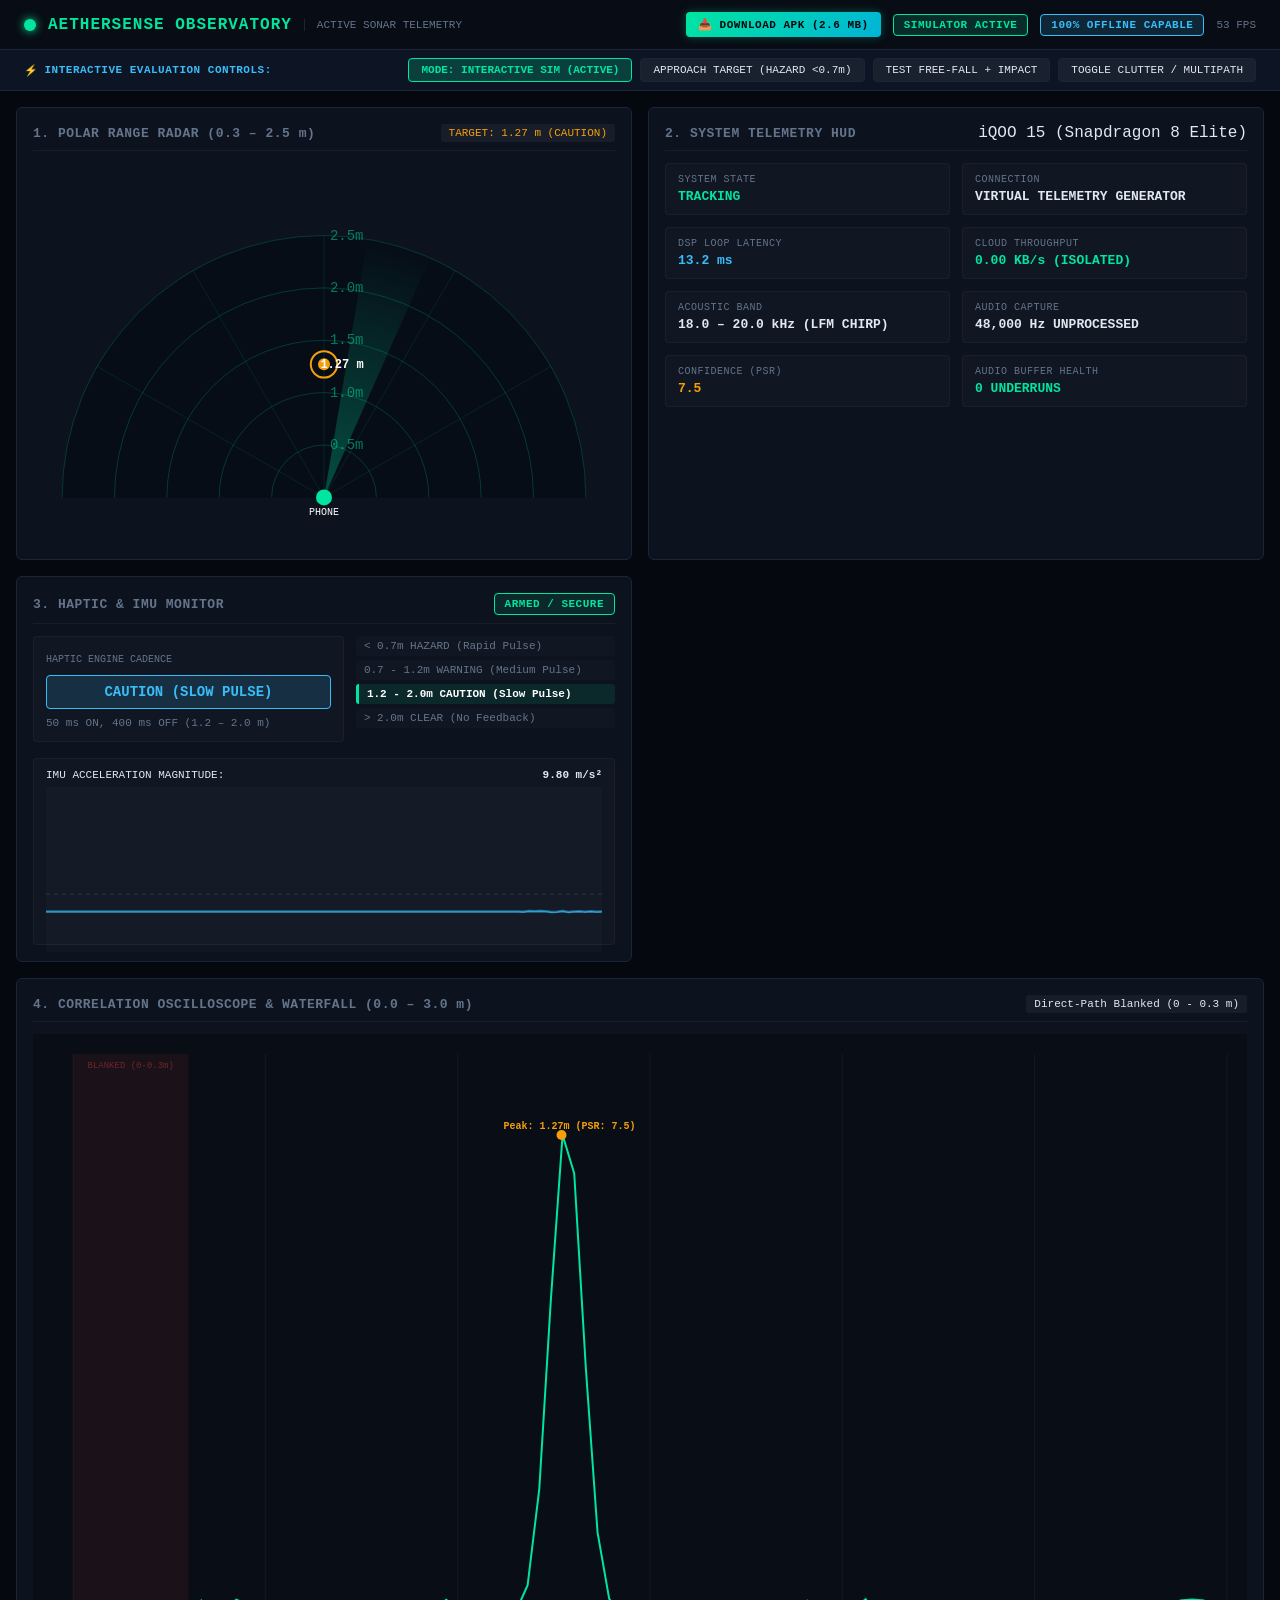
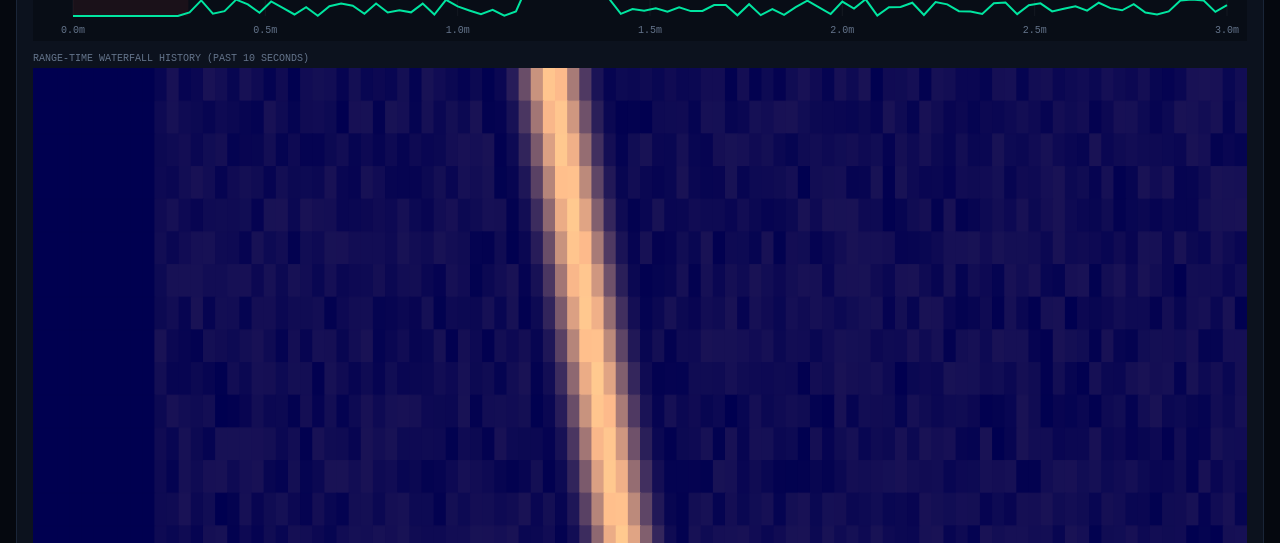
==== index.html @ 5e4f1105 "feat: complete AetherSense MVP (Loops 1-6, tests, and Observatory dashboard)" ====
<!DOCTYPE html>
<html lang="en">
<head>
  <meta charset="UTF-8">
  <meta name="viewport" content="width=device-width, initial-scale=1.0">
  <title>AetherSense Observatory // Active Sonar Telemetry</title>
  <link rel="stylesheet" href="styles.css">
</head>
<body>
  <!-- Impact Emergency Alert Overlay -->
  <div id="impact-overlay" class="impact-overlay hidden">
    <div class="impact-content">
      <div class="impact-icon">⚠️</div>
      <div class="impact-title">IMPACT SHOCK DETECTED</div>
      <div class="impact-subtitle">FREE-FALL TRIPWIRE TRIGGERED // SONAR SUSPENDED</div>
      <div class="impact-stats" id="impact-stats">ACCEL: 38.5 m/s²</div>
      <button id="btn-dismiss-overlay" class="btn-overlay-dismiss">DISMISS EMERGENCY ALERT</button>
    </div>
  </div>

  <header class="navbar">
    <div class="nav-brand">
      <span class="brand-radar-dot"></span>
      <span class="brand-title">AETHERSENSE OBSERVATORY</span>
      <span class="brand-tag">ACTIVE SONAR TELEMETRY</span>
    </div>
    <div class="nav-status">
      <a href="aethersense-mvp.apk" download class="btn-apk-download" title="Download Android APK">
        📥 DOWNLOAD APK (2.6 MB)
      </a>
      <span id="conn-badge" class="badge badge-connected">SIMULATOR ACTIVE</span>
      <span class="badge badge-offline">100% OFFLINE CAPABLE</span>
      <span id="fps-meter" class="fps-text">60 FPS</span>
    </div>
  </header>

  <!-- Hackathon Interactive Judge Controls Banner -->
  <section class="judge-toolbar">
    <div class="toolbar-title">
      <span class="pulse-icon">⚡</span>
      <strong>INTERACTIVE EVALUATION CONTROLS:</strong>
    </div>
    <div class="toolbar-actions">
      <button id="btn-sim-toggle" class="btn-tool active">MODE: INTERACTIVE SIM</button>
      <button id="btn-test-approach" class="btn-tool">APPROACH TARGET (HAZARD &lt;0.7m)</button>
      <button id="btn-test-impact" class="btn-tool btn-danger">TEST FREE-FALL + IMPACT</button>
      <button id="btn-test-clutter" class="btn-tool">TOGGLE CLUTTER / MULTIPATH</button>
    </div>
  </section>

  <main class="dashboard-grid">
    <!-- Panel 1: Polar Range Radar -->
    <section class="panel panel-radar">
      <div class="panel-header">
        <h2>1. POLAR RANGE RADAR (0.3 – 2.5 m)</h2>
        <span id="target-readout" class="readout-pill">NO TARGET</span>
      </div>
      <div class="canvas-container">
        <canvas id="radarCanvas"></canvas>
      </div>
    </section>

    <!-- Panel 2: System Telemetry HUD -->
    <section class="panel panel-hud">
      <div class="panel-header">
        <h2>2. SYSTEM TELEMETRY HUD</h2>
        <span class="status-indicator">iQOO 15 (Snapdragon 8 Elite)</span>
      </div>
      <div class="hud-grid">
        <div class="hud-item">
          <span class="hud-label">SYSTEM STATE</span>
          <span id="hud-status" class="hud-val text-green">TRACKING</span>
        </div>
        <div class="hud-item">
          <span class="hud-label">CONNECTION</span>
          <span id="hud-conn" class="hud-val">127.0.0.1:8080 (OFFLINE BRIDGE)</span>
        </div>
        <div class="hud-item">
          <span class="hud-label">DSP LOOP LATENCY</span>
          <span id="hud-latency" class="hud-val text-cyan">13.2 ms</span>
        </div>
        <div class="hud-item">
          <span class="hud-label">CLOUD THROUGHPUT</span>
          <span id="hud-cloud" class="hud-val text-green">0.00 KB/s (ISOLATED)</span>
        </div>
        <div class="hud-item">
          <span class="hud-label">ACOUSTIC BAND</span>
          <span class="hud-val">18.0 – 20.0 kHz (LFM CHIRP)</span>
        </div>
        <div class="hud-item">
          <span class="hud-label">AUDIO CAPTURE</span>
          <span id="hud-samplerate" class="hud-val">48,000 Hz UNPROCESSED</span>
        </div>
        <div class="hud-item">
          <span class="hud-label">CONFIDENCE (PSR)</span>
          <span id="hud-psr" class="hud-val text-amber">7.4</span>
        </div>
        <div class="hud-item">
          <span class="hud-label">AUDIO BUFFER HEALTH</span>
          <span id="hud-buffer" class="hud-val text-green">0 UNDERRUNS</span>
        </div>
      </div>
    </section>

    <!-- Panel 3: Haptic & IMU Monitor -->
    <section class="panel panel-imu">
      <div class="panel-header">
        <h2>3. HAPTIC &amp; IMU MONITOR</h2>
        <span id="tripwire-badge" class="badge badge-armed">ARMED / SECURE</span>
      </div>
      <div class="imu-content">
        <div class="haptic-display">
          <div class="haptic-card">
            <span class="card-label">HAPTIC ENGINE CADENCE</span>
            <div id="haptic-level" class="haptic-badge haptic-caution">CAUTION (SLOW PULSE)</div>
            <div class="cadence-desc" id="haptic-desc">50 ms ON, 400 ms OFF (1.2 – 2.0 m)</div>
          </div>
          <div class="threat-ladder">
            <div class="ladder-step" id="step-hazard">&lt; 0.7m HAZARD (Rapid Pulse)</div>
            <div class="ladder-step" id="step-warning">0.7 - 1.2m WARNING (Medium Pulse)</div>
            <div class="ladder-step active" id="step-caution">1.2 - 2.0m CAUTION (Slow Pulse)</div>
            <div class="ladder-step" id="step-clear">&gt; 2.0m CLEAR (No Feedback)</div>
          </div>
        </div>

        <div class="accel-container">
          <div class="accel-header">
            <span>IMU ACCELERATION MAGNITUDE:</span>
            <strong id="accel-val">9.81 m/s²</strong>
          </div>
          <canvas id="imuSparkline" height="60"></canvas>
        </div>
      </div>
    </section>

    <!-- Panel 4: Real-Time Correlation Oscilloscope & Waterfall -->
    <section class="panel panel-scope">
      <div class="panel-header">
        <h2>4. CORRELATION OSCILLOSCOPE &amp; WATERFALL (0.0 – 3.0 m)</h2>
        <span id="peak-readout" class="readout-pill">Direct-Path Blanked (0 - 0.3 m)</span>
      </div>
      <div class="scope-layout">
        <div class="scope-row">
          <canvas id="scopeCanvas" height="150"></canvas>
        </div>
        <div class="waterfall-row">
          <div class="waterfall-title">RANGE-TIME WATERFALL HISTORY (PAST 10 SECONDS)</div>
          <canvas id="waterfallCanvas" height="110"></canvas>
        </div>
      </div>
    </section>
  </main>

  <script src="app.js"></script>
</body>
</html>
---- styles.css ----
:root {
  --bg-dark: #05080f;
  --bg-panel: #0c121e;
  --bg-panel-border: #1a2538;
  --text-main: #e2e8f0;
  --text-muted: #64748b;
  --accent-green: #00e5a0;
  --accent-amber: #f59e0b;
  --accent-red: #ef4444;
  --accent-cyan: #38bdf8;
  --font-mono: 'Consolas', 'Menlo', 'Monaco', 'Courier New', monospace;
}

* {
  box-sizing: border-box;
  margin: 0;
  padding: 0;
}

body {
  background-color: var(--bg-dark);
  color: var(--text-main);
  font-family: var(--font-mono);
  overflow-x: hidden;
  min-height: 100vh;
}

/* Navbar */
.navbar {
  display: flex;
  justify-content: space-between;
  align-items: center;
  padding: 12px 24px;
  background-color: #080c14;
  border-bottom: 1px solid var(--bg-panel-border);
}

.nav-brand {
  display: flex;
  align-items: center;
  gap: 12px;
}

.brand-radar-dot {
  width: 12px;
  height: 12px;
  border-radius: 50%;
  background-color: var(--accent-green);
  box-shadow: 0 0 10px var(--accent-green);
  animation: pulse 1.5s infinite;
}

@keyframes pulse {
  0%, 100% { opacity: 1; transform: scale(1); }
  50% { opacity: 0.4; transform: scale(0.85); }
}

.brand-title {
  font-size: 16px;
  font-weight: bold;
  letter-spacing: 1px;
  color: var(--accent-green);
}

.brand-tag {
  font-size: 11px;
  color: var(--text-muted);
  border-left: 1px solid var(--bg-panel-border);
  padding-left: 12px;
}

.nav-status {
  display: flex;
  align-items: center;
  gap: 12px;
}

.btn-apk-download {
  background: linear-gradient(135deg, #00e5a0, #00b4d8);
  color: #05080d;
  font-weight: bold;
  font-size: 11px;
  padding: 6px 12px;
  border-radius: 4px;
  text-decoration: none;
  letter-spacing: 0.5px;
  transition: transform 0.15s ease, box-shadow 0.15s ease;
  box-shadow: 0 0 10px rgba(0, 229, 160, 0.3);
}

.btn-apk-download:hover {
  transform: translateY(-1px);
  box-shadow: 0 0 16px rgba(0, 229, 160, 0.5);
}

/* Judge Toolbar */
.judge-toolbar {
  display: flex;
  align-items: center;
  justify-content: space-between;
  flex-wrap: wrap;
  gap: 12px;
  background-color: #0d1524;
  border-bottom: 1px solid var(--bg-panel-border);
  padding: 8px 24px;
}

.toolbar-title {
  display: flex;
  align-items: center;
  gap: 6px;
  font-size: 11px;
  color: var(--accent-cyan);
  letter-spacing: 0.5px;
}

.toolbar-actions {
  display: flex;
  gap: 8px;
  flex-wrap: wrap;
}

.btn-tool {
  background-color: rgba(255, 255, 255, 0.05);
  border: 1px solid var(--bg-panel-border);
  color: var(--text-main);
  font-family: var(--font-mono);
  font-size: 11px;
  padding: 5px 12px;
  border-radius: 4px;
  cursor: pointer;
  transition: all 0.15s ease;
}

.btn-tool:hover {
  background-color: rgba(0, 229, 160, 0.15);
  border-color: var(--accent-green);
  color: var(--accent-green);
}

.btn-tool.active {
  background-color: rgba(0, 229, 160, 0.2);
  border-color: var(--accent-green);
  color: var(--accent-green);
  font-weight: bold;
}

.btn-tool.btn-danger:hover {
  background-color: rgba(239, 68, 68, 0.2);
  border-color: var(--accent-red);
  color: var(--accent-red);
}

.btn-overlay-dismiss {
  margin-top: 24px;
  background-color: #ffffff;
  color: #ef4444;
  border: none;
  font-family: var(--font-mono);
  font-weight: bold;
  font-size: 14px;
  padding: 10px 24px;
  border-radius: 4px;
  cursor: pointer;
}

.badge {
  font-size: 11px;
  font-weight: bold;
  padding: 4px 10px;
  border-radius: 4px;
  letter-spacing: 0.5px;
}

.badge-connected { background-color: rgba(0, 229, 160, 0.15); color: var(--accent-green); border: 1px solid var(--accent-green); }
.badge-disconnected { background-color: rgba(239, 68, 68, 0.15); color: var(--accent-red); border: 1px solid var(--accent-red); }
.badge-offline { background-color: rgba(56, 189, 248, 0.15); color: var(--accent-cyan); border: 1px solid var(--accent-cyan); }
.badge-armed { background-color: rgba(0, 229, 160, 0.1); color: var(--accent-green); border: 1px solid var(--accent-green); }
.badge-impact { background-color: var(--accent-red); color: white; animation: blink 0.5s infinite; }

.fps-text {
  font-size: 11px;
  color: var(--text-muted);
}

/* Dashboard Grid */
.dashboard-grid {
  display: grid;
  grid-template-columns: 1fr 1fr;
  grid-gap: 16px;
  padding: 16px;
  max-width: 1600px;
  margin: 0 auto;
}

.panel {
  background-color: var(--bg-panel);
  border: 1px solid var(--bg-panel-border);
  border-radius: 6px;
  padding: 16px;
  display: flex;
  flex-direction: column;
}

.panel-header {
  display: flex;
  justify-content: space-between;
  align-items: center;
  margin-bottom: 12px;
  padding-bottom: 8px;
  border-bottom: 1px solid rgba(255, 255, 255, 0.05);
}

.panel-header h2 {
  font-size: 13px;
  font-weight: bold;
  letter-spacing: 0.5px;
  color: var(--text-muted);
}

.readout-pill {
  font-size: 11px;
  background-color: rgba(255, 255, 255, 0.05);
  padding: 3px 8px;
  border-radius: 3px;
  color: var(--text-main);
}

.canvas-container {
  position: relative;
  width: 100%;
  aspect-ratio: 1 / 1;
  max-height: 380px;
  margin: 0 auto;
}

canvas {
  display: block;
  width: 100%;
  height: 100%;
}

/* HUD Grid */
.hud-grid {
  display: grid;
  grid-template-columns: 1fr 1fr;
  grid-gap: 12px;
}

.hud-item {
  background-color: rgba(255, 255, 255, 0.02);
  border: 1px solid rgba(255, 255, 255, 0.04);
  padding: 10px 12px;
  border-radius: 4px;
  display: flex;
  flex-direction: column;
  gap: 4px;
}

.hud-label {
  font-size: 10px;
  color: var(--text-muted);
  letter-spacing: 0.5px;
}

.hud-val {
  font-size: 13px;
  font-weight: bold;
}

.text-green { color: var(--accent-green); }
.text-cyan { color: var(--accent-cyan); }
.text-amber { color: var(--accent-amber); }
.text-red { color: var(--accent-red); }

/* IMU & Haptic */
.imu-content {
  display: flex;
  flex-direction: column;
  gap: 16px;
}

.haptic-display {
  display: grid;
  grid-template-columns: 1.2fr 1fr;
  grid-gap: 12px;
}

.haptic-card {
  background-color: rgba(255, 255, 255, 0.02);
  border: 1px solid rgba(255, 255, 255, 0.04);
  padding: 12px;
  border-radius: 4px;
}

.card-label {
  font-size: 10px;
  color: var(--text-muted);
}

.haptic-badge {
  margin: 8px 0;
  padding: 8px 12px;
  text-align: center;
  font-weight: bold;
  font-size: 14px;
  border-radius: 4px;
}

.haptic-clear { background: rgba(16, 185, 129, 0.1); color: #10b981; border: 1px solid #10b981; }
.haptic-caution { background: rgba(56, 189, 248, 0.15); color: #38bdf8; border: 1px solid #38bdf8; animation: pulseSlow 1.5s infinite; }
.haptic-warning { background: rgba(245, 158, 11, 0.15); color: #f59e0b; border: 1px solid #f59e0b; animation: pulseMed 0.8s infinite; }
.haptic-hazard { background: rgba(239, 68, 68, 0.2); color: #ef4444; border: 1px solid #ef4444; animation: pulseFast 0.3s infinite; }
.haptic-uncertain { background: rgba(168, 85, 247, 0.2); color: #a855f7; border: 1px solid #a855f7; }

@keyframes pulseSlow { 0%, 100% { opacity: 1; } 50% { opacity: 0.5; } }
@keyframes pulseMed { 0%, 100% { opacity: 1; } 50% { opacity: 0.4; } }
@keyframes pulseFast { 0%, 100% { opacity: 1; } 50% { opacity: 0.3; } }

.cadence-desc {
  font-size: 11px;
  color: var(--text-muted);
}

.threat-ladder {
  display: flex;
  flex-direction: column;
  gap: 4px;
  font-size: 11px;
}

.ladder-step {
  padding: 4px 8px;
  border-radius: 3px;
  color: var(--text-muted);
  background: rgba(255, 255, 255, 0.02);
}

.ladder-step.active {
  color: white;
  font-weight: bold;
  border-left: 3px solid var(--accent-green);
  background: rgba(0, 229, 160, 0.1);
}

.accel-container {
  background-color: rgba(255, 255, 255, 0.02);
  border: 1px solid rgba(255, 255, 255, 0.04);
  padding: 10px 12px;
  border-radius: 4px;
}

.accel-header {
  display: flex;
  justify-content: space-between;
  font-size: 11px;
  margin-bottom: 6px;
}

/* Oscilloscope & Waterfall */
.panel-scope {
  grid-column: span 2;
}

.scope-layout {
  display: flex;
  flex-direction: column;
  gap: 12px;
}

.waterfall-title {
  font-size: 10px;
  color: var(--text-muted);
  margin-bottom: 4px;
}

/* Emergency Impact Overlay */
.impact-overlay {
  position: fixed;
  inset: 0;
  background-color: rgba(239, 68, 68, 0.95);
  display: flex;
  align-items: center;
  justify-content: center;
  z-index: 9999;
  animation: strobe 0.2s infinite alternate;
}

@keyframes strobe {
  0% { background-color: rgba(239, 68, 68, 0.95); }
  100% { background-color: rgba(153, 27, 27, 0.95); }
}

.hidden {
  display: none !important;
}

.impact-content {
  text-align: center;
  color: white;
}

.impact-icon {
  font-size: 72px;
  margin-bottom: 12px;
}

.impact-title {
  font-size: 32px;
  font-weight: bold;
  letter-spacing: 2px;
}

.impact-subtitle {
  font-size: 14px;
  margin-top: 8px;
  opacity: 0.9;
}

.impact-stats {
  margin-top: 16px;
  font-size: 18px;
  font-weight: bold;
}

@media (max-width: 900px) {
  .dashboard-grid { grid-template-columns: 1fr; }
  .panel-scope { grid-column: span 1; }
}
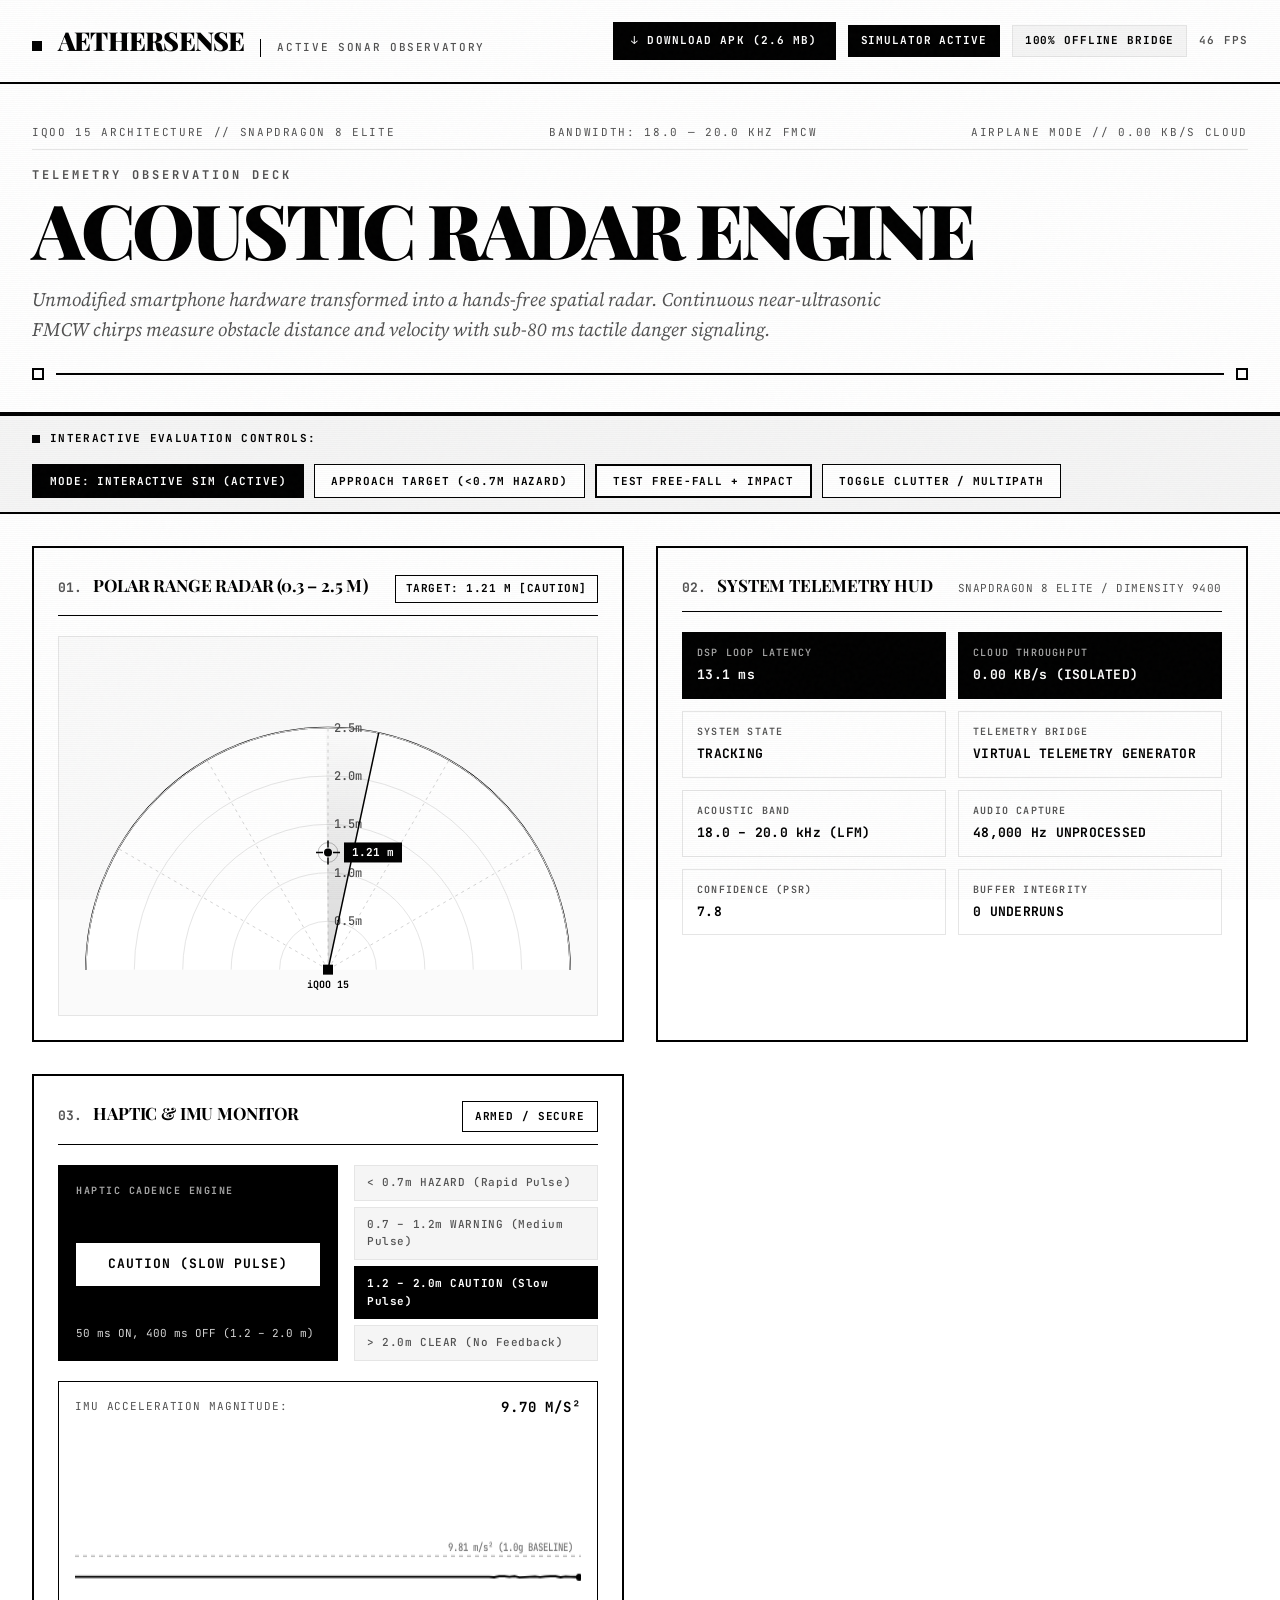
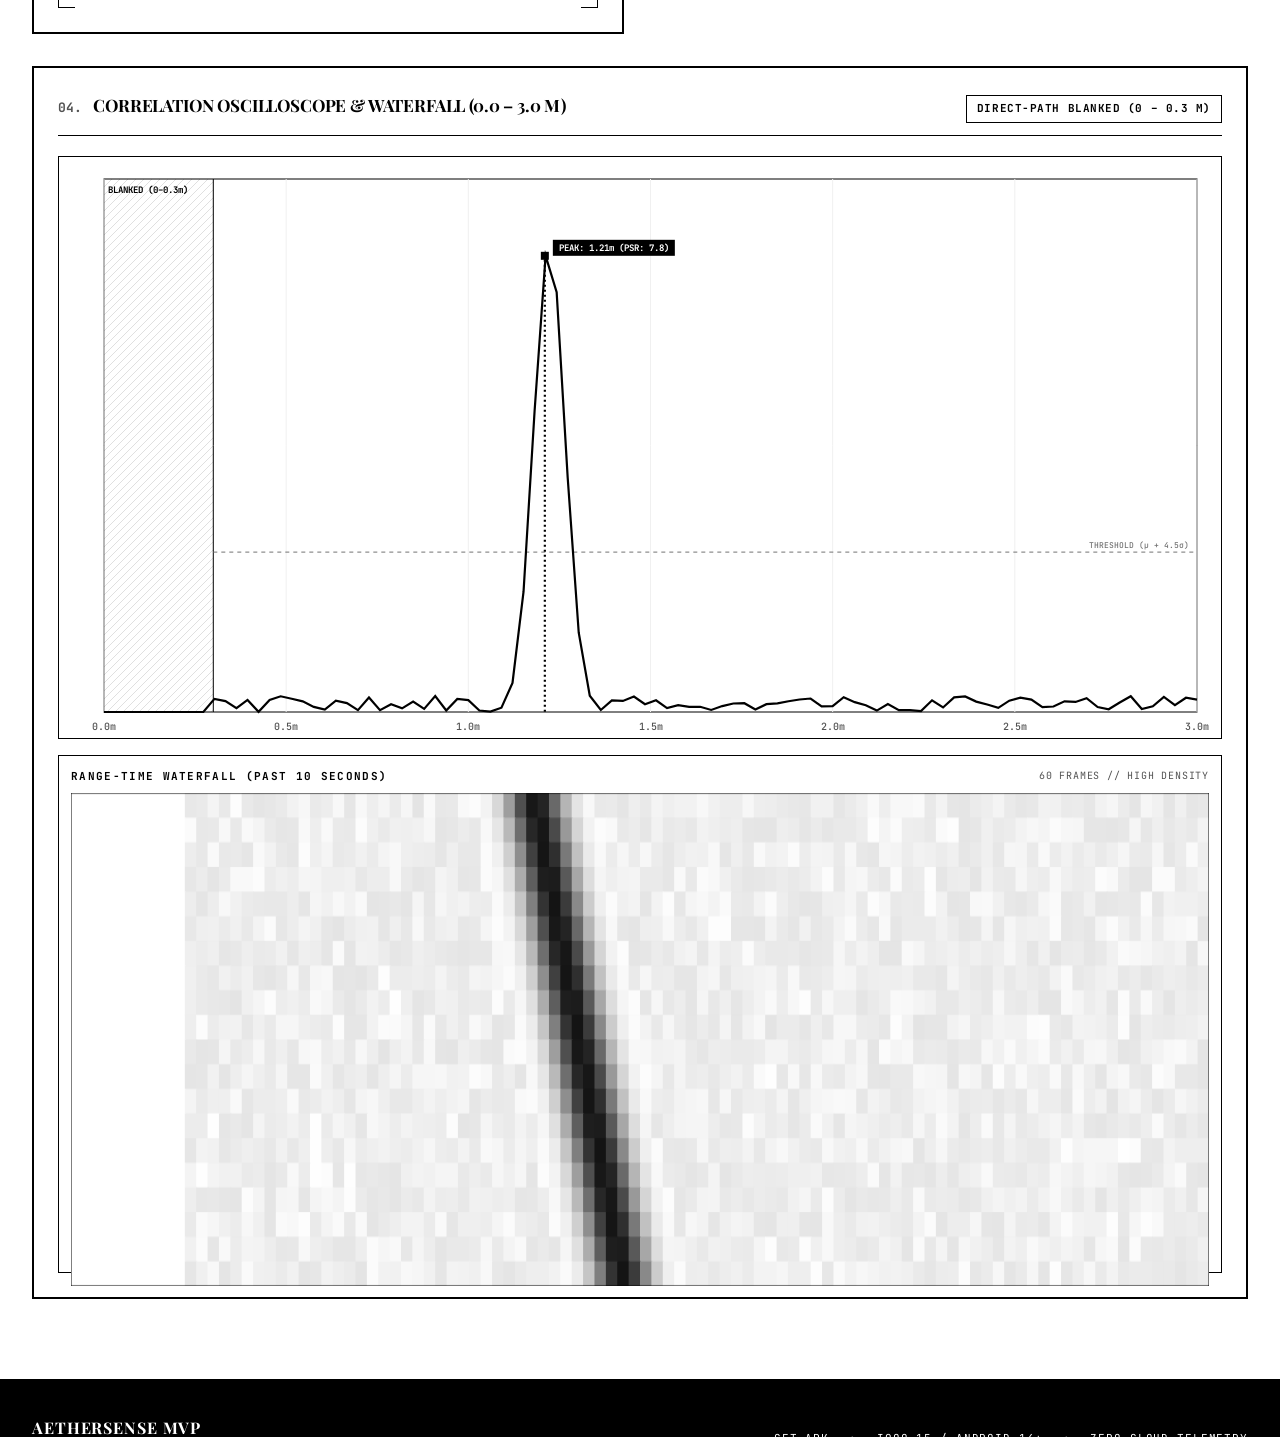
==== commit 71069de1: "feat(observatory): refactor dashboard to Minimalist Monochrome design system" ====
--- a/index.html
+++ b/index.html
@@ -4,57 +4,85 @@
   <meta charset="UTF-8">
   <meta name="viewport" content="width=device-width, initial-scale=1.0">
   <title>AetherSense Observatory // Active Sonar Telemetry</title>
+  <link rel="preconnect" href="https://fonts.googleapis.com">
+  <link rel="preconnect" href="https://fonts.gstatic.com" crossorigin>
+  <link href="https://fonts.googleapis.com/css2?family=JetBrains+Mono:wght@400;500;700&family=Playfair+Display:ital,wght@0,600;0,700;0,900;1,600;1,700&family=Source+Serif+4:ital,opsz,wght@0,8..60,400;0,8..60,600;1,8..60,400&display=swap" rel="stylesheet">
   <link rel="stylesheet" href="styles.css">
 </head>
 <body>
-  <!-- Impact Emergency Alert Overlay -->
-  <div id="impact-overlay" class="impact-overlay hidden">
-    <div class="impact-content">
-      <div class="impact-icon">⚠️</div>
-      <div class="impact-title">IMPACT SHOCK DETECTED</div>
-      <div class="impact-subtitle">FREE-FALL TRIPWIRE TRIGGERED // SONAR SUSPENDED</div>
-      <div class="impact-stats" id="impact-stats">ACCEL: 38.5 m/s²</div>
-      <button id="btn-dismiss-overlay" class="btn-overlay-dismiss">DISMISS EMERGENCY ALERT</button>
-    </div>
-  </div>
-
+
+  <!-- Emergency Impact Alert Modal (Stark Monochrome Inversion) -->
+  <aside id="impact-overlay" class="impact-overlay hidden" aria-live="assertive" role="alert">
+    <div class="impact-card">
+      <div class="impact-marker">EMERGENCY TRIPWIRE TRIGGERED</div>
+      <h1 class="impact-title">IMPACT SHOCK DETECTED</h1>
+      <p class="impact-subtitle">Sub-100 ms IMU free-fall to peak shock sequence detected. Sonar chirps suspended to conserve battery and alert caregiver.</p>
+      <div class="impact-stats" id="impact-stats">PEAK ACCEL: 38.5 m/s²</div>
+      <button id="btn-dismiss-overlay" class="btn-overlay-dismiss">DISMISS EMERGENCY ALERT &amp; RESUME SONAR</button>
+    </div>
+  </aside>
+
+  <!-- Editorial Top Navigation -->
   <header class="navbar">
     <div class="nav-brand">
-      <span class="brand-radar-dot"></span>
-      <span class="brand-title">AETHERSENSE OBSERVATORY</span>
-      <span class="brand-tag">ACTIVE SONAR TELEMETRY</span>
+      <span class="brand-dot" aria-hidden="true"></span>
+      <span class="brand-title">AETHERSENSE</span>
+      <span class="brand-tag">ACTIVE SONAR OBSERVATORY</span>
     </div>
     <div class="nav-status">
       <a href="aethersense-mvp.apk" download class="btn-apk-download" title="Download Android APK">
-        📥 DOWNLOAD APK (2.6 MB)
+        <span>↓</span> DOWNLOAD APK (2.6 MB)
       </a>
       <span id="conn-badge" class="badge badge-connected">SIMULATOR ACTIVE</span>
-      <span class="badge badge-offline">100% OFFLINE CAPABLE</span>
+      <span class="badge badge-offline">100% OFFLINE BRIDGE</span>
       <span id="fps-meter" class="fps-text">60 FPS</span>
     </div>
   </header>
 
-  <!-- Hackathon Interactive Judge Controls Banner -->
-  <section class="judge-toolbar">
+  <!-- Editorial Hero Statement -->
+  <section class="editorial-hero">
+    <div class="hero-meta-row">
+      <span>iQOO 15 ARCHITECTURE // SNAPDRAGON 8 ELITE</span>
+      <span>BANDWIDTH: 18.0 — 20.0 kHz FMCW</span>
+      <span>AIRPLANE MODE // 0.00 KB/s CLOUD</span>
+    </div>
+    <div class="hero-headline-container">
+      <span class="hero-super">TELEMETRY OBSERVATION DECK</span>
+      <h1 class="hero-title">ACOUSTIC RADAR ENGINE</h1>
+      <p class="hero-subtitle">
+        Unmodified smartphone hardware transformed into a hands-free spatial radar. Continuous near-ultrasonic FMCW chirps measure obstacle distance and velocity with sub-80 ms tactile danger signaling.
+      </p>
+    </div>
+    <div class="hero-deco-row">
+      <div class="hero-deco-box"></div>
+      <div class="hero-deco-line"></div>
+      <div class="hero-deco-box"></div>
+    </div>
+  </section>
+
+  <!-- Interactive Hackathon Evaluation Bar -->
+  <section class="judge-toolbar" aria-label="Interactive Evaluation Controls">
     <div class="toolbar-title">
-      <span class="pulse-icon">⚡</span>
+      <span class="toolbar-title-bullet"></span>
       <strong>INTERACTIVE EVALUATION CONTROLS:</strong>
     </div>
     <div class="toolbar-actions">
       <button id="btn-sim-toggle" class="btn-tool active">MODE: INTERACTIVE SIM</button>
-      <button id="btn-test-approach" class="btn-tool">APPROACH TARGET (HAZARD &lt;0.7m)</button>
+      <button id="btn-test-approach" class="btn-tool">APPROACH TARGET (&lt;0.7m HAZARD)</button>
       <button id="btn-test-impact" class="btn-tool btn-danger">TEST FREE-FALL + IMPACT</button>
       <button id="btn-test-clutter" class="btn-tool">TOGGLE CLUTTER / MULTIPATH</button>
     </div>
   </section>
 
+  <!-- Main Observatory Dashboard Grid -->
   <main class="dashboard-grid">
+
     <!-- Panel 1: Polar Range Radar -->
     <section class="panel panel-radar">
-      <div class="panel-header">
-        <h2>1. POLAR RANGE RADAR (0.3 – 2.5 m)</h2>
-        <span id="target-readout" class="readout-pill">NO TARGET</span>
-      </div>
+      <header class="panel-header">
+        <h2><span class="panel-header-num">01.</span> POLAR RANGE RADAR (0.3 – 2.5 m)</h2>
+        <span id="target-readout" class="readout-pill">SEARCHING</span>
+      </header>
       <div class="canvas-container">
         <canvas id="radarCanvas"></canvas>
       </div>
@@ -62,30 +90,30 @@
 
     <!-- Panel 2: System Telemetry HUD -->
     <section class="panel panel-hud">
-      <div class="panel-header">
-        <h2>2. SYSTEM TELEMETRY HUD</h2>
-        <span class="status-indicator">iQOO 15 (Snapdragon 8 Elite)</span>
-      </div>
+      <header class="panel-header">
+        <h2><span class="panel-header-num">02.</span> SYSTEM TELEMETRY HUD</h2>
+        <span class="status-indicator">SNAPDRAGON 8 ELITE / DIMENSITY 9400</span>
+      </header>
       <div class="hud-grid">
+        <div class="hud-item inverted-stat">
+          <span class="hud-label">DSP LOOP LATENCY</span>
+          <span id="hud-latency" class="hud-val">12.8 ms</span>
+        </div>
+        <div class="hud-item inverted-stat">
+          <span class="hud-label">CLOUD THROUGHPUT</span>
+          <span id="hud-cloud" class="hud-val">0.00 KB/s (ISOLATED)</span>
+        </div>
         <div class="hud-item">
           <span class="hud-label">SYSTEM STATE</span>
-          <span id="hud-status" class="hud-val text-green">TRACKING</span>
-        </div>
-        <div class="hud-item">
-          <span class="hud-label">CONNECTION</span>
-          <span id="hud-conn" class="hud-val">127.0.0.1:8080 (OFFLINE BRIDGE)</span>
-        </div>
-        <div class="hud-item">
-          <span class="hud-label">DSP LOOP LATENCY</span>
-          <span id="hud-latency" class="hud-val text-cyan">13.2 ms</span>
-        </div>
-        <div class="hud-item">
-          <span class="hud-label">CLOUD THROUGHPUT</span>
-          <span id="hud-cloud" class="hud-val text-green">0.00 KB/s (ISOLATED)</span>
+          <span id="hud-status" class="hud-val text-bold">TRACKING</span>
+        </div>
+        <div class="hud-item">
+          <span class="hud-label">TELEMETRY BRIDGE</span>
+          <span id="hud-conn" class="hud-val">127.0.0.1:8080 (OFFLINE)</span>
         </div>
         <div class="hud-item">
           <span class="hud-label">ACOUSTIC BAND</span>
-          <span class="hud-val">18.0 – 20.0 kHz (LFM CHIRP)</span>
+          <span class="hud-val">18.0 – 20.0 kHz (LFM)</span>
         </div>
         <div class="hud-item">
           <span class="hud-label">AUDIO CAPTURE</span>
@@ -93,32 +121,32 @@
         </div>
         <div class="hud-item">
           <span class="hud-label">CONFIDENCE (PSR)</span>
-          <span id="hud-psr" class="hud-val text-amber">7.4</span>
-        </div>
-        <div class="hud-item">
-          <span class="hud-label">AUDIO BUFFER HEALTH</span>
-          <span id="hud-buffer" class="hud-val text-green">0 UNDERRUNS</span>
+          <span id="hud-psr" class="hud-val text-bold">7.4</span>
+        </div>
+        <div class="hud-item">
+          <span class="hud-label">BUFFER INTEGRITY</span>
+          <span id="hud-buffer" class="hud-val text-bold">0 UNDERRUNS</span>
         </div>
       </div>
     </section>
 
     <!-- Panel 3: Haptic & IMU Monitor -->
     <section class="panel panel-imu">
-      <div class="panel-header">
-        <h2>3. HAPTIC &amp; IMU MONITOR</h2>
+      <header class="panel-header">
+        <h2><span class="panel-header-num">03.</span> HAPTIC &amp; IMU MONITOR</h2>
         <span id="tripwire-badge" class="badge badge-armed">ARMED / SECURE</span>
-      </div>
+      </header>
       <div class="imu-content">
         <div class="haptic-display">
           <div class="haptic-card">
-            <span class="card-label">HAPTIC ENGINE CADENCE</span>
-            <div id="haptic-level" class="haptic-badge haptic-caution">CAUTION (SLOW PULSE)</div>
+            <span class="card-label">HAPTIC CADENCE ENGINE</span>
+            <div id="haptic-level" class="haptic-badge">CAUTION (SLOW PULSE)</div>
             <div class="cadence-desc" id="haptic-desc">50 ms ON, 400 ms OFF (1.2 – 2.0 m)</div>
           </div>
           <div class="threat-ladder">
             <div class="ladder-step" id="step-hazard">&lt; 0.7m HAZARD (Rapid Pulse)</div>
-            <div class="ladder-step" id="step-warning">0.7 - 1.2m WARNING (Medium Pulse)</div>
-            <div class="ladder-step active" id="step-caution">1.2 - 2.0m CAUTION (Slow Pulse)</div>
+            <div class="ladder-step" id="step-warning">0.7 – 1.2m WARNING (Medium Pulse)</div>
+            <div class="ladder-step active" id="step-caution">1.2 – 2.0m CAUTION (Slow Pulse)</div>
             <div class="ladder-step" id="step-clear">&gt; 2.0m CLEAR (No Feedback)</div>
           </div>
         </div>
@@ -135,21 +163,42 @@
 
     <!-- Panel 4: Real-Time Correlation Oscilloscope & Waterfall -->
     <section class="panel panel-scope">
-      <div class="panel-header">
-        <h2>4. CORRELATION OSCILLOSCOPE &amp; WATERFALL (0.0 – 3.0 m)</h2>
-        <span id="peak-readout" class="readout-pill">Direct-Path Blanked (0 - 0.3 m)</span>
-      </div>
+      <header class="panel-header">
+        <h2><span class="panel-header-num">04.</span> CORRELATION OSCILLOSCOPE &amp; WATERFALL (0.0 – 3.0 m)</h2>
+        <span id="peak-readout" class="readout-pill">DIRECT-PATH BLANKED (0 – 0.3 m)</span>
+      </header>
       <div class="scope-layout">
         <div class="scope-row">
           <canvas id="scopeCanvas" height="150"></canvas>
         </div>
         <div class="waterfall-row">
-          <div class="waterfall-title">RANGE-TIME WATERFALL HISTORY (PAST 10 SECONDS)</div>
+          <div class="waterfall-header-row">
+            <span class="waterfall-title">RANGE-TIME WATERFALL (PAST 10 SECONDS)</span>
+            <span class="waterfall-meta">60 FRAMES // HIGH DENSITY</span>
+          </div>
           <canvas id="waterfallCanvas" height="110"></canvas>
         </div>
       </div>
     </section>
+
   </main>
+
+  <!-- Editorial Footer -->
+  <footer class="observatory-footer">
+    <div class="footer-content">
+      <div class="footer-left">
+        <span class="footer-brand">AETHERSENSE MVP</span>
+        <span>OMNIDIRECTIONAL ACOUSTIC SPATIAL RADAR &bull; 100% OFFLINE</span>
+      </div>
+      <div class="footer-right">
+        <a href="aethersense-mvp.apk" download>GET APK</a>
+        <span>&bull;</span>
+        <span>iQOO 15 / ANDROID 14+</span>
+        <span>&bull;</span>
+        <span>ZERO CLOUD TELEMETRY</span>
+      </div>
+    </div>
+  </footer>
 
   <script src="app.js"></script>
 </body>
--- a/styles.css
+++ b/styles.css
@@ -1,237 +1,452 @@
+/* ==========================================================================
+   AETHERSENSE OBSERVATORY // MINIMALIST MONOCHROME DESIGN SYSTEM
+   Editorial, Architectural, Timeless, Austere, Uncompromising
+   ========================================================================== */
+
+@import url('https://fonts.googleapis.com/css2?family=JetBrains+Mono:wght@400;500;700&family=Playfair+Display:ital,wght@0,600;0,700;0,900;1,600;1,700&family=Source+Serif+4:ital,opsz,wght@0,8..60,400;0,8..60,600;1,8..60,400&display=swap');
+
 :root {
-  --bg-dark: #05080f;
-  --bg-panel: #0c121e;
-  --bg-panel-border: #1a2538;
-  --text-main: #e2e8f0;
-  --text-muted: #64748b;
-  --accent-green: #00e5a0;
-  --accent-amber: #f59e0b;
-  --accent-red: #ef4444;
-  --accent-cyan: #38bdf8;
-  --font-mono: 'Consolas', 'Menlo', 'Monaco', 'Courier New', monospace;
-}
-
-* {
+  /* Strict Monochrome Color Tokens */
+  --background: #FFFFFF;
+  --foreground: #000000;
+  --muted: #F5F5F5;
+  --muted-foreground: #525252;
+  --accent: #000000;
+  --accent-foreground: #FFFFFF;
+  --border: #000000;
+  --border-light: #E5E5E5;
+  --card: #FFFFFF;
+  --card-foreground: #000000;
+  --ring: #000000;
+
+  /* Typography Stacks */
+  --font-display: "Playfair Display", Georgia, "Times New Roman", serif;
+  --font-body: "Source Serif 4", Georgia, serif;
+  --font-mono: "JetBrains Mono", "Courier New", Courier, monospace;
+
+  /* Border Width Hierarchy */
+  --border-hairline: 1px solid #E5E5E5;
+  --border-thin: 1px solid #000000;
+  --border-medium: 2px solid #000000;
+  --border-thick: 4px solid #000000;
+  --border-ultra: 8px solid #000000;
+}
+
+/* Zero Radius Enforced Globally - Non-Negotiable */
+*, *::before, *::after {
   box-sizing: border-box;
   margin: 0;
   padding: 0;
+  border-radius: 0 !important;
+  -webkit-font-smoothing: antialiased;
+  -moz-osx-font-smoothing: grayscale;
 }
 
 body {
-  background-color: var(--bg-dark);
-  color: var(--text-main);
-  font-family: var(--font-mono);
+  background-color: var(--background);
+  color: var(--foreground);
+  font-family: var(--font-body);
+  font-size: 15px;
+  line-height: 1.6;
+  min-height: 100vh;
+  position: relative;
   overflow-x: hidden;
-  min-height: 100vh;
-}
-
-/* Navbar */
+}
+
+/* Subtle Global Line Texture & Noise Texture Overlays */
+body::before {
+  content: "";
+  position: fixed;
+  inset: 0;
+  pointer-events: none;
+  background-image: repeating-linear-gradient(
+    0deg,
+    transparent,
+    transparent 1px,
+    #000000 1px,
+    #000000 2px
+  );
+  background-size: 100% 4px;
+  opacity: 0.015;
+  z-index: 100;
+}
+
+body::after {
+  content: "";
+  position: fixed;
+  inset: 0;
+  pointer-events: none;
+  background-image: url("data:image/svg+xml,%3Csvg viewBox='0 0 256 256' xmlns='http://www.w3.org/2000/svg'%3E%3Cfilter id='noise'%3E%3CfeTurbulence type='fractalNoise' baseFrequency='0.8' numOctaves='4' stitchTiles='stitch'/%3E%3C/filter%3E%3Crect width='100%25' height='100%25' filter='url(%23noise)'/%3E%3C/svg%3E");
+  opacity: 0.02;
+  z-index: 101;
+}
+
+/* Accessibility Focus States */
+:focus-visible {
+  outline: 3px solid var(--foreground) !important;
+  outline-offset: 3px !important;
+}
+
+/* ==========================================================================
+   NAVIGATION & EDITORIAL MASTHEAD
+   ========================================================================== */
+
 .navbar {
   display: flex;
   justify-content: space-between;
   align-items: center;
-  padding: 12px 24px;
-  background-color: #080c14;
-  border-bottom: 1px solid var(--bg-panel-border);
+  flex-wrap: wrap;
+  gap: 16px;
+  padding: 20px 32px;
+  background-color: var(--background);
+  border-bottom: 2px solid var(--foreground);
 }
 
 .nav-brand {
   display: flex;
+  align-items: baseline;
+  gap: 16px;
+  flex-wrap: wrap;
+}
+
+.brand-dot {
+  display: inline-block;
+  width: 10px;
+  height: 10px;
+  background-color: var(--foreground);
+  vertical-align: middle;
+}
+
+.brand-title {
+  font-family: var(--font-display);
+  font-size: 26px;
+  font-weight: 900;
+  letter-spacing: -0.03em;
+  color: var(--foreground);
+  text-transform: uppercase;
+}
+
+.brand-tag {
+  font-family: var(--font-mono);
+  font-size: 11px;
+  font-weight: 500;
+  letter-spacing: 0.15em;
+  color: var(--muted-foreground);
+  text-transform: uppercase;
+  border-left: 1px solid var(--foreground);
+  padding-left: 16px;
+}
+
+.nav-status {
+  display: flex;
   align-items: center;
   gap: 12px;
-}
-
-.brand-radar-dot {
+  flex-wrap: wrap;
+}
+
+.btn-apk-download {
+  font-family: var(--font-mono);
+  font-size: 11px;
+  font-weight: 700;
+  letter-spacing: 0.1em;
+  text-transform: uppercase;
+  background-color: var(--foreground);
+  color: var(--background);
+  text-decoration: none;
+  padding: 8px 16px;
+  border: 2px solid var(--foreground);
+  transition: all 0.08s ease-in-out;
+  display: inline-flex;
+  align-items: center;
+  gap: 8px;
+}
+
+.btn-apk-download:hover {
+  background-color: var(--background);
+  color: var(--foreground);
+}
+
+.badge {
+  font-family: var(--font-mono);
+  font-size: 11px;
+  font-weight: 700;
+  letter-spacing: 0.08em;
+  text-transform: uppercase;
+  padding: 6px 12px;
+  border: 1px solid var(--foreground);
+  background-color: var(--background);
+  color: var(--foreground);
+}
+
+.badge-connected {
+  background-color: var(--foreground);
+  color: var(--background);
+}
+
+.badge-disconnected {
+  background-color: var(--background);
+  color: var(--foreground);
+  border: 1px dashed var(--foreground);
+}
+
+.badge-offline {
+  background-color: var(--muted);
+  color: var(--foreground);
+  border: 1px solid var(--border-light);
+}
+
+.badge-armed {
+  border: 1px solid var(--foreground);
+}
+
+.badge-impact {
+  background-color: var(--foreground);
+  color: var(--background);
+  animation: strobeMono 0.3s infinite alternate;
+}
+
+@keyframes strobeMono {
+  0% { background-color: #000000; color: #FFFFFF; }
+  100% { background-color: #FFFFFF; color: #000000; }
+}
+
+.fps-text {
+  font-family: var(--font-mono);
+  font-size: 11px;
+  font-weight: 600;
+  letter-spacing: 0.1em;
+  color: var(--muted-foreground);
+}
+
+/* ==========================================================================
+   EDITORIAL HERO STATEMENT (Oversized Typography & Geometric Accents)
+   ========================================================================== */
+
+.editorial-hero {
+  padding: 40px 32px 32px 32px;
+  border-bottom: 4px solid var(--foreground);
+  background-color: var(--background);
+  position: relative;
+}
+
+.hero-meta-row {
+  display: flex;
+  justify-content: space-between;
+  align-items: center;
+  font-family: var(--font-mono);
+  font-size: 11px;
+  letter-spacing: 0.15em;
+  color: var(--muted-foreground);
+  text-transform: uppercase;
+  margin-bottom: 16px;
+  padding-bottom: 8px;
+  border-bottom: 1px solid var(--border-light);
+}
+
+.hero-headline-container {
+  display: flex;
+  flex-direction: column;
+  gap: 8px;
+}
+
+.hero-super {
+  font-family: var(--font-mono);
+  font-size: 12px;
+  font-weight: 700;
+  letter-spacing: 0.25em;
+  text-transform: uppercase;
+  color: var(--muted-foreground);
+}
+
+.hero-title {
+  font-family: var(--font-display);
+  font-size: clamp(38px, 6vw, 76px);
+  font-weight: 900;
+  line-height: 0.95;
+  letter-spacing: -0.04em;
+  text-transform: uppercase;
+  color: var(--foreground);
+}
+
+.hero-subtitle {
+  font-family: var(--font-body);
+  font-size: clamp(15px, 1.6vw, 19px);
+  font-style: italic;
+  color: var(--muted-foreground);
+  max-width: 900px;
+  margin-top: 10px;
+}
+
+.hero-deco-row {
+  display: flex;
+  align-items: center;
+  gap: 12px;
+  margin-top: 24px;
+}
+
+.hero-deco-line {
+  height: 2px;
+  background-color: var(--foreground);
+  flex-grow: 1;
+}
+
+.hero-deco-box {
   width: 12px;
   height: 12px;
-  border-radius: 50%;
-  background-color: var(--accent-green);
-  box-shadow: 0 0 10px var(--accent-green);
-  animation: pulse 1.5s infinite;
-}
-
-@keyframes pulse {
-  0%, 100% { opacity: 1; transform: scale(1); }
-  50% { opacity: 0.4; transform: scale(0.85); }
-}
-
-.brand-title {
-  font-size: 16px;
-  font-weight: bold;
-  letter-spacing: 1px;
-  color: var(--accent-green);
-}
-
-.brand-tag {
-  font-size: 11px;
-  color: var(--text-muted);
-  border-left: 1px solid var(--bg-panel-border);
-  padding-left: 12px;
-}
-
-.nav-status {
-  display: flex;
-  align-items: center;
-  gap: 12px;
-}
-
-.btn-apk-download {
-  background: linear-gradient(135deg, #00e5a0, #00b4d8);
-  color: #05080d;
-  font-weight: bold;
-  font-size: 11px;
-  padding: 6px 12px;
-  border-radius: 4px;
-  text-decoration: none;
-  letter-spacing: 0.5px;
-  transition: transform 0.15s ease, box-shadow 0.15s ease;
-  box-shadow: 0 0 10px rgba(0, 229, 160, 0.3);
-}
-
-.btn-apk-download:hover {
-  transform: translateY(-1px);
-  box-shadow: 0 0 16px rgba(0, 229, 160, 0.5);
-}
-
-/* Judge Toolbar */
+  border: 2px solid var(--foreground);
+}
+
+/* ==========================================================================
+   INTERACTIVE JUDGE EVALUATION CONTROLS
+   ========================================================================== */
+
 .judge-toolbar {
   display: flex;
   align-items: center;
   justify-content: space-between;
   flex-wrap: wrap;
-  gap: 12px;
-  background-color: #0d1524;
-  border-bottom: 1px solid var(--bg-panel-border);
-  padding: 8px 24px;
+  gap: 16px;
+  background-color: var(--muted);
+  border-bottom: 2px solid var(--foreground);
+  padding: 14px 32px;
 }
 
 .toolbar-title {
   display: flex;
   align-items: center;
-  gap: 6px;
-  font-size: 11px;
-  color: var(--accent-cyan);
-  letter-spacing: 0.5px;
+  gap: 10px;
+  font-family: var(--font-mono);
+  font-size: 11px;
+  font-weight: 700;
+  letter-spacing: 0.12em;
+  text-transform: uppercase;
+  color: var(--foreground);
+}
+
+.toolbar-title-bullet {
+  display: inline-block;
+  width: 8px;
+  height: 8px;
+  background-color: var(--foreground);
 }
 
 .toolbar-actions {
   display: flex;
-  gap: 8px;
+  gap: 10px;
   flex-wrap: wrap;
 }
 
 .btn-tool {
-  background-color: rgba(255, 255, 255, 0.05);
-  border: 1px solid var(--bg-panel-border);
-  color: var(--text-main);
-  font-family: var(--font-mono);
-  font-size: 11px;
-  padding: 5px 12px;
-  border-radius: 4px;
+  background-color: var(--background);
+  border: 1px solid var(--foreground);
+  color: var(--foreground);
+  font-family: var(--font-mono);
+  font-size: 11px;
+  font-weight: 700;
+  letter-spacing: 0.08em;
+  text-transform: uppercase;
+  padding: 8px 16px;
   cursor: pointer;
-  transition: all 0.15s ease;
+  transition: all 0.08s ease-in-out;
 }
 
 .btn-tool:hover {
-  background-color: rgba(0, 229, 160, 0.15);
-  border-color: var(--accent-green);
-  color: var(--accent-green);
+  background-color: var(--foreground);
+  color: var(--background);
 }
 
 .btn-tool.active {
-  background-color: rgba(0, 229, 160, 0.2);
-  border-color: var(--accent-green);
-  color: var(--accent-green);
-  font-weight: bold;
+  background-color: var(--foreground);
+  color: var(--background);
+  border: 2px solid var(--foreground);
+}
+
+.btn-tool.btn-danger {
+  border: 2px solid var(--foreground);
 }
 
 .btn-tool.btn-danger:hover {
-  background-color: rgba(239, 68, 68, 0.2);
-  border-color: var(--accent-red);
-  color: var(--accent-red);
-}
-
-.btn-overlay-dismiss {
-  margin-top: 24px;
-  background-color: #ffffff;
-  color: #ef4444;
-  border: none;
-  font-family: var(--font-mono);
-  font-weight: bold;
-  font-size: 14px;
-  padding: 10px 24px;
-  border-radius: 4px;
-  cursor: pointer;
-}
-
-.badge {
-  font-size: 11px;
-  font-weight: bold;
-  padding: 4px 10px;
-  border-radius: 4px;
-  letter-spacing: 0.5px;
-}
-
-.badge-connected { background-color: rgba(0, 229, 160, 0.15); color: var(--accent-green); border: 1px solid var(--accent-green); }
-.badge-disconnected { background-color: rgba(239, 68, 68, 0.15); color: var(--accent-red); border: 1px solid var(--accent-red); }
-.badge-offline { background-color: rgba(56, 189, 248, 0.15); color: var(--accent-cyan); border: 1px solid var(--accent-cyan); }
-.badge-armed { background-color: rgba(0, 229, 160, 0.1); color: var(--accent-green); border: 1px solid var(--accent-green); }
-.badge-impact { background-color: var(--accent-red); color: white; animation: blink 0.5s infinite; }
-
-.fps-text {
-  font-size: 11px;
-  color: var(--text-muted);
-}
-
-/* Dashboard Grid */
+  background-color: var(--foreground);
+  color: var(--background);
+}
+
+/* ==========================================================================
+   DASHBOARD GRID & PANELS
+   ========================================================================== */
+
 .dashboard-grid {
   display: grid;
   grid-template-columns: 1fr 1fr;
-  grid-gap: 16px;
-  padding: 16px;
+  grid-gap: 32px;
+  padding: 32px;
   max-width: 1600px;
   margin: 0 auto;
 }
 
 .panel {
-  background-color: var(--bg-panel);
-  border: 1px solid var(--bg-panel-border);
-  border-radius: 6px;
-  padding: 16px;
+  background-color: var(--card);
+  border: 2px solid var(--foreground);
+  padding: 24px;
   display: flex;
   flex-direction: column;
+  position: relative;
+  transition: transform 0.1s ease-in-out;
 }
 
 .panel-header {
   display: flex;
   justify-content: space-between;
-  align-items: center;
-  margin-bottom: 12px;
-  padding-bottom: 8px;
-  border-bottom: 1px solid rgba(255, 255, 255, 0.05);
+  align-items: baseline;
+  margin-bottom: 20px;
+  padding-bottom: 12px;
+  border-bottom: 1px solid var(--foreground);
 }
 
 .panel-header h2 {
+  font-family: var(--font-display);
+  font-size: 17px;
+  font-weight: 700;
+  letter-spacing: -0.01em;
+  text-transform: uppercase;
+  color: var(--foreground);
+}
+
+.panel-header-num {
+  font-family: var(--font-mono);
+  font-weight: 700;
   font-size: 13px;
-  font-weight: bold;
-  letter-spacing: 0.5px;
-  color: var(--text-muted);
+  margin-right: 8px;
+  color: var(--muted-foreground);
 }
 
 .readout-pill {
-  font-size: 11px;
-  background-color: rgba(255, 255, 255, 0.05);
-  padding: 3px 8px;
-  border-radius: 3px;
-  color: var(--text-main);
-}
-
+  font-family: var(--font-mono);
+  font-size: 11px;
+  font-weight: 700;
+  letter-spacing: 0.05em;
+  text-transform: uppercase;
+  padding: 4px 10px;
+  border: 1px solid var(--foreground);
+  background-color: var(--background);
+  color: var(--foreground);
+}
+
+.status-indicator {
+  font-family: var(--font-mono);
+  font-size: 11px;
+  letter-spacing: 0.05em;
+  color: var(--muted-foreground);
+}
+
+/* Radar Container */
 .canvas-container {
   position: relative;
   width: 100%;
   aspect-ratio: 1 / 1;
   max-height: 380px;
   margin: 0 auto;
+  border: 1px solid var(--border-light);
+  background-color: #FAFAFA;
 }
 
 canvas {
@@ -240,7 +455,10 @@
   height: 100%;
 }
 
-/* HUD Grid */
+/* ==========================================================================
+   SYSTEM TELEMETRY HUD (Inverted & High-Contrast Precision Grid)
+   ========================================================================== */
+
 .hud-grid {
   display: grid;
   grid-template-columns: 1fr 1fr;
@@ -248,182 +466,392 @@
 }
 
 .hud-item {
-  background-color: rgba(255, 255, 255, 0.02);
-  border: 1px solid rgba(255, 255, 255, 0.04);
-  padding: 10px 12px;
-  border-radius: 4px;
+  background-color: var(--background);
+  border: 1px solid var(--border-light);
+  padding: 12px 14px;
   display: flex;
   flex-direction: column;
   gap: 4px;
+  transition: all 0.08s ease-in-out;
+}
+
+.hud-item:hover {
+  border-color: var(--foreground);
+}
+
+.hud-item.inverted-stat {
+  background-color: var(--foreground);
+  color: var(--background);
+  border-color: var(--foreground);
+}
+
+.hud-item.inverted-stat .hud-label {
+  color: #A3A3A3;
+}
+
+.hud-item.inverted-stat .hud-val {
+  color: var(--background);
 }
 
 .hud-label {
+  font-family: var(--font-mono);
   font-size: 10px;
-  color: var(--text-muted);
-  letter-spacing: 0.5px;
+  font-weight: 600;
+  color: var(--muted-foreground);
+  letter-spacing: 0.12em;
+  text-transform: uppercase;
 }
 
 .hud-val {
+  font-family: var(--font-mono);
   font-size: 13px;
-  font-weight: bold;
-}
-
-.text-green { color: var(--accent-green); }
-.text-cyan { color: var(--accent-cyan); }
-.text-amber { color: var(--accent-amber); }
-.text-red { color: var(--accent-red); }
-
-/* IMU & Haptic */
+  font-weight: 700;
+  letter-spacing: 0.02em;
+  color: var(--foreground);
+}
+
+/* Semantic Monochrome Text Helpers */
+.text-bold { font-weight: 700; }
+.text-muted { color: var(--muted-foreground); }
+
+/* ==========================================================================
+   HAPTIC & IMU MONITOR
+   ========================================================================== */
+
 .imu-content {
+  display: flex;
+  flex-direction: column;
+  gap: 20px;
+}
+
+.haptic-display {
+  display: grid;
+  grid-template-columns: 1.15fr 1fr;
+  grid-gap: 16px;
+}
+
+.haptic-card {
+  background-color: var(--foreground);
+  color: var(--background);
+  padding: 16px;
+  border: 2px solid var(--foreground);
+  display: flex;
+  flex-direction: column;
+  justify-content: space-between;
+}
+
+.card-label {
+  font-family: var(--font-mono);
+  font-size: 10px;
+  font-weight: 700;
+  letter-spacing: 0.15em;
+  text-transform: uppercase;
+  color: #A3A3A3;
+}
+
+.haptic-badge {
+  margin: 12px 0 8px 0;
+  padding: 10px 14px;
+  text-align: center;
+  font-family: var(--font-mono);
+  font-weight: 700;
+  font-size: 13px;
+  letter-spacing: 0.08em;
+  text-transform: uppercase;
+  border: 1px solid var(--background);
+  background-color: var(--background);
+  color: var(--foreground);
+}
+
+.cadence-desc {
+  font-family: var(--font-mono);
+  font-size: 11px;
+  color: #D4D4D4;
+}
+
+/* Threat Ladder: Stark Architectural Steps */
+.threat-ladder {
+  display: flex;
+  flex-direction: column;
+  gap: 6px;
+}
+
+.ladder-step {
+  padding: 8px 12px;
+  font-family: var(--font-mono);
+  font-size: 11px;
+  font-weight: 500;
+  letter-spacing: 0.05em;
+  color: var(--muted-foreground);
+  background-color: var(--muted);
+  border: 1px solid var(--border-light);
+  transition: all 0.08s ease-in-out;
+}
+
+.ladder-step.active {
+  color: var(--background);
+  background-color: var(--foreground);
+  border: 1px solid var(--foreground);
+  font-weight: 700;
+}
+
+/* Accelerometer Container */
+.accel-container {
+  background-color: var(--background);
+  border: 1px solid var(--foreground);
+  padding: 14px 16px;
+}
+
+.accel-header {
+  display: flex;
+  justify-content: space-between;
+  align-items: center;
+  font-family: var(--font-mono);
+  font-size: 11px;
+  margin-bottom: 10px;
+  text-transform: uppercase;
+  letter-spacing: 0.08em;
+}
+
+.accel-header span {
+  color: var(--muted-foreground);
+}
+
+.accel-header strong {
+  font-family: var(--font-mono);
+  font-size: 14px;
+  font-weight: 700;
+  color: var(--foreground);
+}
+
+/* ==========================================================================
+   OSCILLOSCOPE & WATERFALL
+   ========================================================================== */
+
+.panel-scope {
+  grid-column: span 2;
+}
+
+.scope-layout {
   display: flex;
   flex-direction: column;
   gap: 16px;
 }
 
-.haptic-display {
-  display: grid;
-  grid-template-columns: 1.2fr 1fr;
-  grid-gap: 12px;
-}
-
-.haptic-card {
-  background-color: rgba(255, 255, 255, 0.02);
-  border: 1px solid rgba(255, 255, 255, 0.04);
+.scope-row {
+  border: 1px solid var(--foreground);
+  background-color: #FFFFFF;
+}
+
+.waterfall-row {
+  border: 1px solid var(--foreground);
+  background-color: #FFFFFF;
   padding: 12px;
-  border-radius: 4px;
-}
-
-.card-label {
+}
+
+.waterfall-header-row {
+  display: flex;
+  justify-content: space-between;
+  align-items: center;
+  margin-bottom: 8px;
+}
+
+.waterfall-title {
+  font-family: var(--font-mono);
+  font-size: 11px;
+  font-weight: 700;
+  letter-spacing: 0.12em;
+  text-transform: uppercase;
+  color: var(--foreground);
+}
+
+.waterfall-meta {
+  font-family: var(--font-mono);
   font-size: 10px;
-  color: var(--text-muted);
-}
-
-.haptic-badge {
-  margin: 8px 0;
-  padding: 8px 12px;
-  text-align: center;
-  font-weight: bold;
-  font-size: 14px;
-  border-radius: 4px;
-}
-
-.haptic-clear { background: rgba(16, 185, 129, 0.1); color: #10b981; border: 1px solid #10b981; }
-.haptic-caution { background: rgba(56, 189, 248, 0.15); color: #38bdf8; border: 1px solid #38bdf8; animation: pulseSlow 1.5s infinite; }
-.haptic-warning { background: rgba(245, 158, 11, 0.15); color: #f59e0b; border: 1px solid #f59e0b; animation: pulseMed 0.8s infinite; }
-.haptic-hazard { background: rgba(239, 68, 68, 0.2); color: #ef4444; border: 1px solid #ef4444; animation: pulseFast 0.3s infinite; }
-.haptic-uncertain { background: rgba(168, 85, 247, 0.2); color: #a855f7; border: 1px solid #a855f7; }
-
-@keyframes pulseSlow { 0%, 100% { opacity: 1; } 50% { opacity: 0.5; } }
-@keyframes pulseMed { 0%, 100% { opacity: 1; } 50% { opacity: 0.4; } }
-@keyframes pulseFast { 0%, 100% { opacity: 1; } 50% { opacity: 0.3; } }
-
-.cadence-desc {
-  font-size: 11px;
-  color: var(--text-muted);
-}
-
-.threat-ladder {
+  color: var(--muted-foreground);
+  letter-spacing: 0.08em;
+}
+
+/* ==========================================================================
+   FOOTER SECTION
+   ========================================================================== */
+
+.observatory-footer {
+  margin-top: 48px;
+  border-top: 4px solid var(--foreground);
+  background-color: var(--foreground);
+  color: var(--background);
+  padding: 32px;
+}
+
+.footer-content {
+  max-width: 1600px;
+  margin: 0 auto;
+  display: flex;
+  justify-content: space-between;
+  align-items: center;
+  flex-wrap: wrap;
+  gap: 16px;
+  font-family: var(--font-mono);
+  font-size: 11px;
+  letter-spacing: 0.08em;
+  text-transform: uppercase;
+}
+
+.footer-left {
   display: flex;
   flex-direction: column;
   gap: 4px;
-  font-size: 11px;
-}
-
-.ladder-step {
-  padding: 4px 8px;
-  border-radius: 3px;
-  color: var(--text-muted);
-  background: rgba(255, 255, 255, 0.02);
-}
-
-.ladder-step.active {
-  color: white;
-  font-weight: bold;
-  border-left: 3px solid var(--accent-green);
-  background: rgba(0, 229, 160, 0.1);
-}
-
-.accel-container {
-  background-color: rgba(255, 255, 255, 0.02);
-  border: 1px solid rgba(255, 255, 255, 0.04);
-  padding: 10px 12px;
-  border-radius: 4px;
-}
-
-.accel-header {
-  display: flex;
-  justify-content: space-between;
-  font-size: 11px;
-  margin-bottom: 6px;
-}
-
-/* Oscilloscope & Waterfall */
-.panel-scope {
-  grid-column: span 2;
-}
-
-.scope-layout {
-  display: flex;
-  flex-direction: column;
-  gap: 12px;
-}
-
-.waterfall-title {
-  font-size: 10px;
-  color: var(--text-muted);
-  margin-bottom: 4px;
-}
-
-/* Emergency Impact Overlay */
+}
+
+.footer-brand {
+  font-family: var(--font-display);
+  font-size: 16px;
+  font-weight: 700;
+  color: var(--background);
+}
+
+.footer-right {
+  display: flex;
+  gap: 20px;
+  align-items: center;
+}
+
+.footer-right a {
+  color: var(--background);
+  text-decoration: underline;
+  text-underline-offset: 4px;
+}
+
+.footer-right a:hover {
+  background-color: var(--background);
+  color: var(--foreground);
+  text-decoration: none;
+}
+
+/* ==========================================================================
+   EMERGENCY IMPACT OVERLAY (STARK MONOCHROME INVERSION)
+   ========================================================================== */
+
 .impact-overlay {
   position: fixed;
   inset: 0;
-  background-color: rgba(239, 68, 68, 0.95);
+  background-color: rgba(0, 0, 0, 0.96);
   display: flex;
   align-items: center;
   justify-content: center;
   z-index: 9999;
-  animation: strobe 0.2s infinite alternate;
-}
-
-@keyframes strobe {
-  0% { background-color: rgba(239, 68, 68, 0.95); }
-  100% { background-color: rgba(153, 27, 27, 0.95); }
+  padding: 24px;
 }
 
 .hidden {
   display: none !important;
 }
 
-.impact-content {
+.impact-card {
+  max-width: 600px;
+  width: 100%;
+  background-color: var(--background);
+  color: var(--foreground);
+  border: 8px solid var(--foreground);
+  padding: 40px;
   text-align: center;
-  color: white;
-}
-
-.impact-icon {
-  font-size: 72px;
-  margin-bottom: 12px;
+}
+
+.impact-marker {
+  font-family: var(--font-mono);
+  font-size: 13px;
+  font-weight: 700;
+  letter-spacing: 0.2em;
+  text-transform: uppercase;
+  background-color: var(--foreground);
+  color: var(--background);
+  display: inline-block;
+  padding: 4px 12px;
+  margin-bottom: 20px;
 }
 
 .impact-title {
-  font-size: 32px;
-  font-weight: bold;
-  letter-spacing: 2px;
+  font-family: var(--font-display);
+  font-size: clamp(28px, 4vw, 40px);
+  font-weight: 900;
+  letter-spacing: -0.02em;
+  line-height: 1.1;
+  text-transform: uppercase;
 }
 
 .impact-subtitle {
-  font-size: 14px;
-  margin-top: 8px;
-  opacity: 0.9;
+  font-family: var(--font-body);
+  font-size: 15px;
+  font-style: italic;
+  color: var(--muted-foreground);
+  margin-top: 12px;
+  line-height: 1.5;
 }
 
 .impact-stats {
-  margin-top: 16px;
+  margin-top: 24px;
+  padding: 16px;
+  border: 2px solid var(--foreground);
+  background-color: var(--muted);
+  font-family: var(--font-mono);
   font-size: 18px;
-  font-weight: bold;
-}
-
-@media (max-width: 900px) {
-  .dashboard-grid { grid-template-columns: 1fr; }
-  .panel-scope { grid-column: span 1; }
-}
+  font-weight: 700;
+  letter-spacing: 0.05em;
+}
+
+.btn-overlay-dismiss {
+  margin-top: 28px;
+  background-color: var(--foreground);
+  color: var(--background);
+  border: 2px solid var(--foreground);
+  font-family: var(--font-mono);
+  font-weight: 700;
+  font-size: 13px;
+  letter-spacing: 0.1em;
+  text-transform: uppercase;
+  padding: 14px 28px;
+  cursor: pointer;
+  transition: all 0.08s ease-in-out;
+  width: 100%;
+}
+
+.btn-overlay-dismiss:hover {
+  background-color: var(--background);
+  color: var(--foreground);
+}
+
+/* ==========================================================================
+   RESPONSIVE LAYOUT
+   ========================================================================== */
+
+@media (max-width: 1024px) {
+  .dashboard-grid {
+    grid-template-columns: 1fr;
+    padding: 20px;
+    grid-gap: 24px;
+  }
+  .panel-scope {
+    grid-column: span 1;
+  }
+  .navbar, .judge-toolbar, .editorial-hero {
+    padding-left: 20px;
+    padding-right: 20px;
+  }
+}
+
+@media (max-width: 640px) {
+  .hud-grid {
+    grid-template-columns: 1fr;
+  }
+  .haptic-display {
+    grid-template-columns: 1fr;
+  }
+  .toolbar-actions {
+    width: 100%;
+  }
+  .btn-tool {
+    flex-grow: 1;
+    text-align: center;
+  }
+}
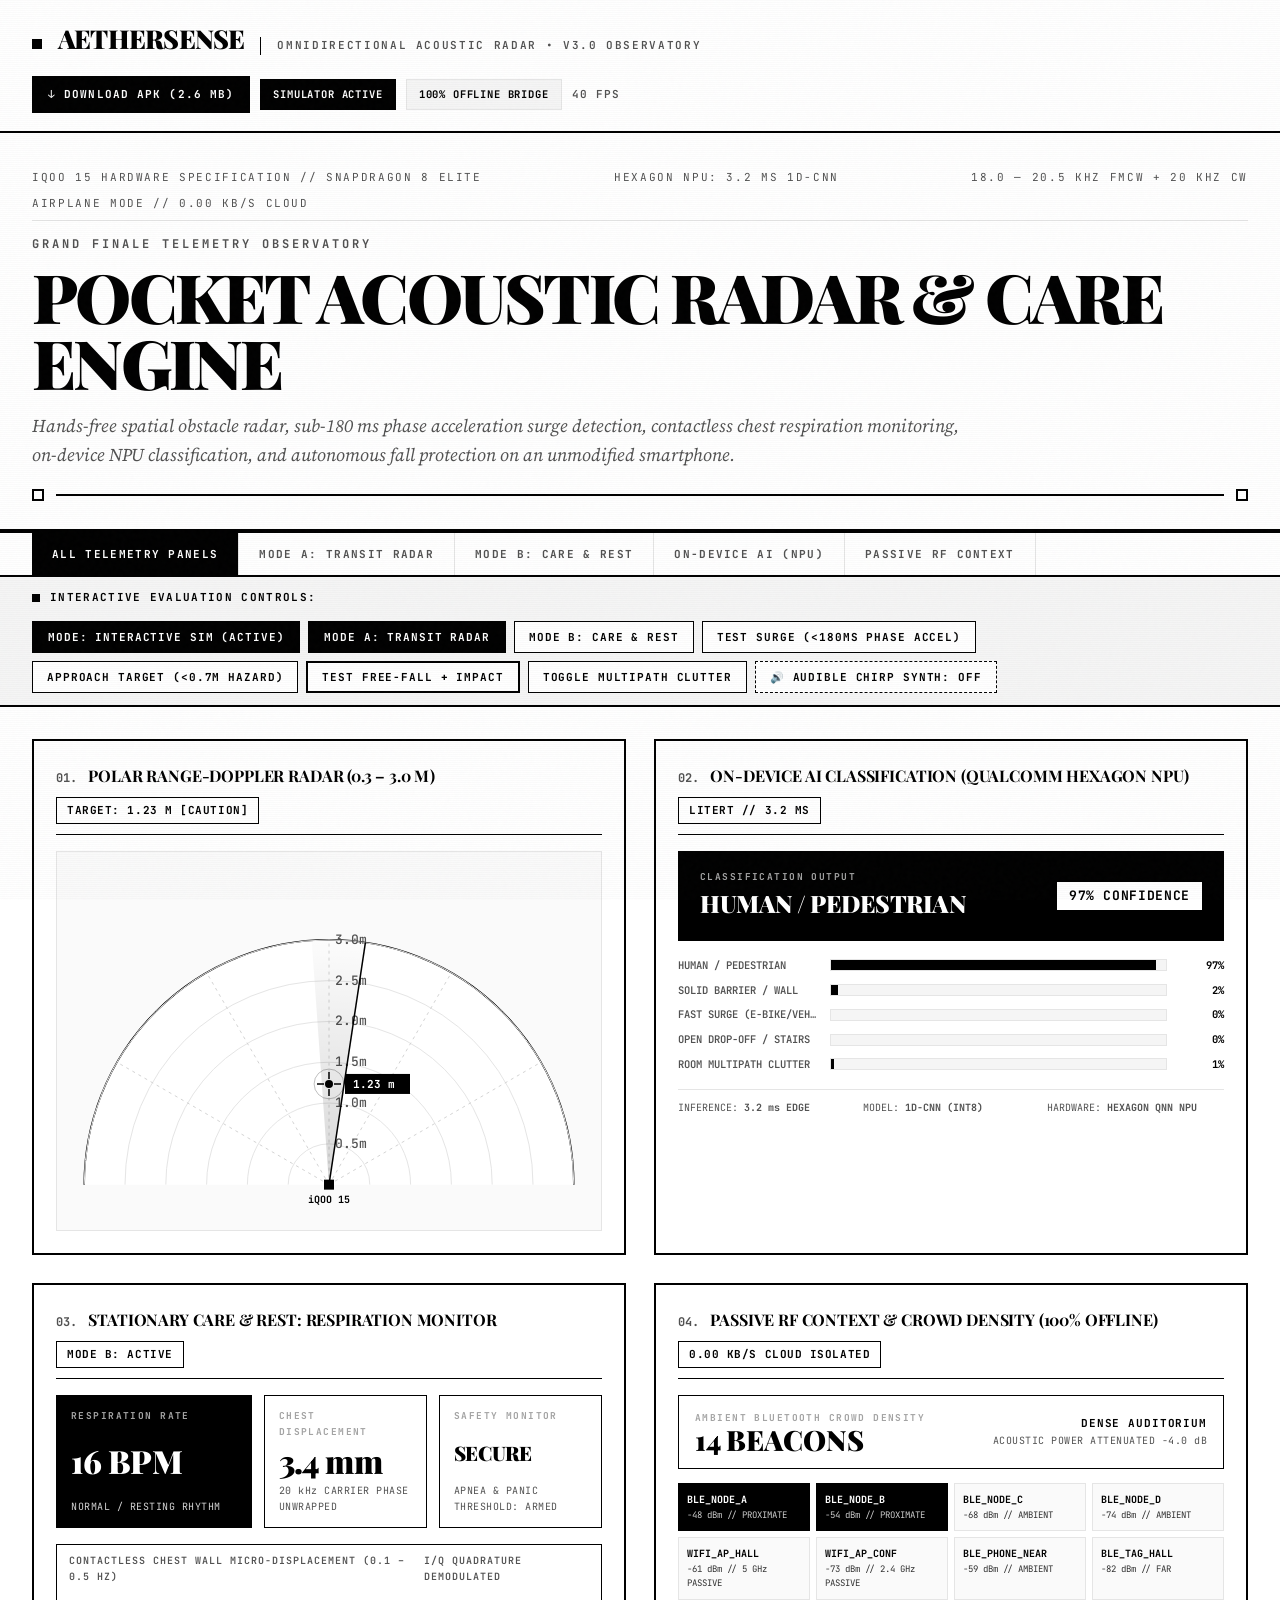
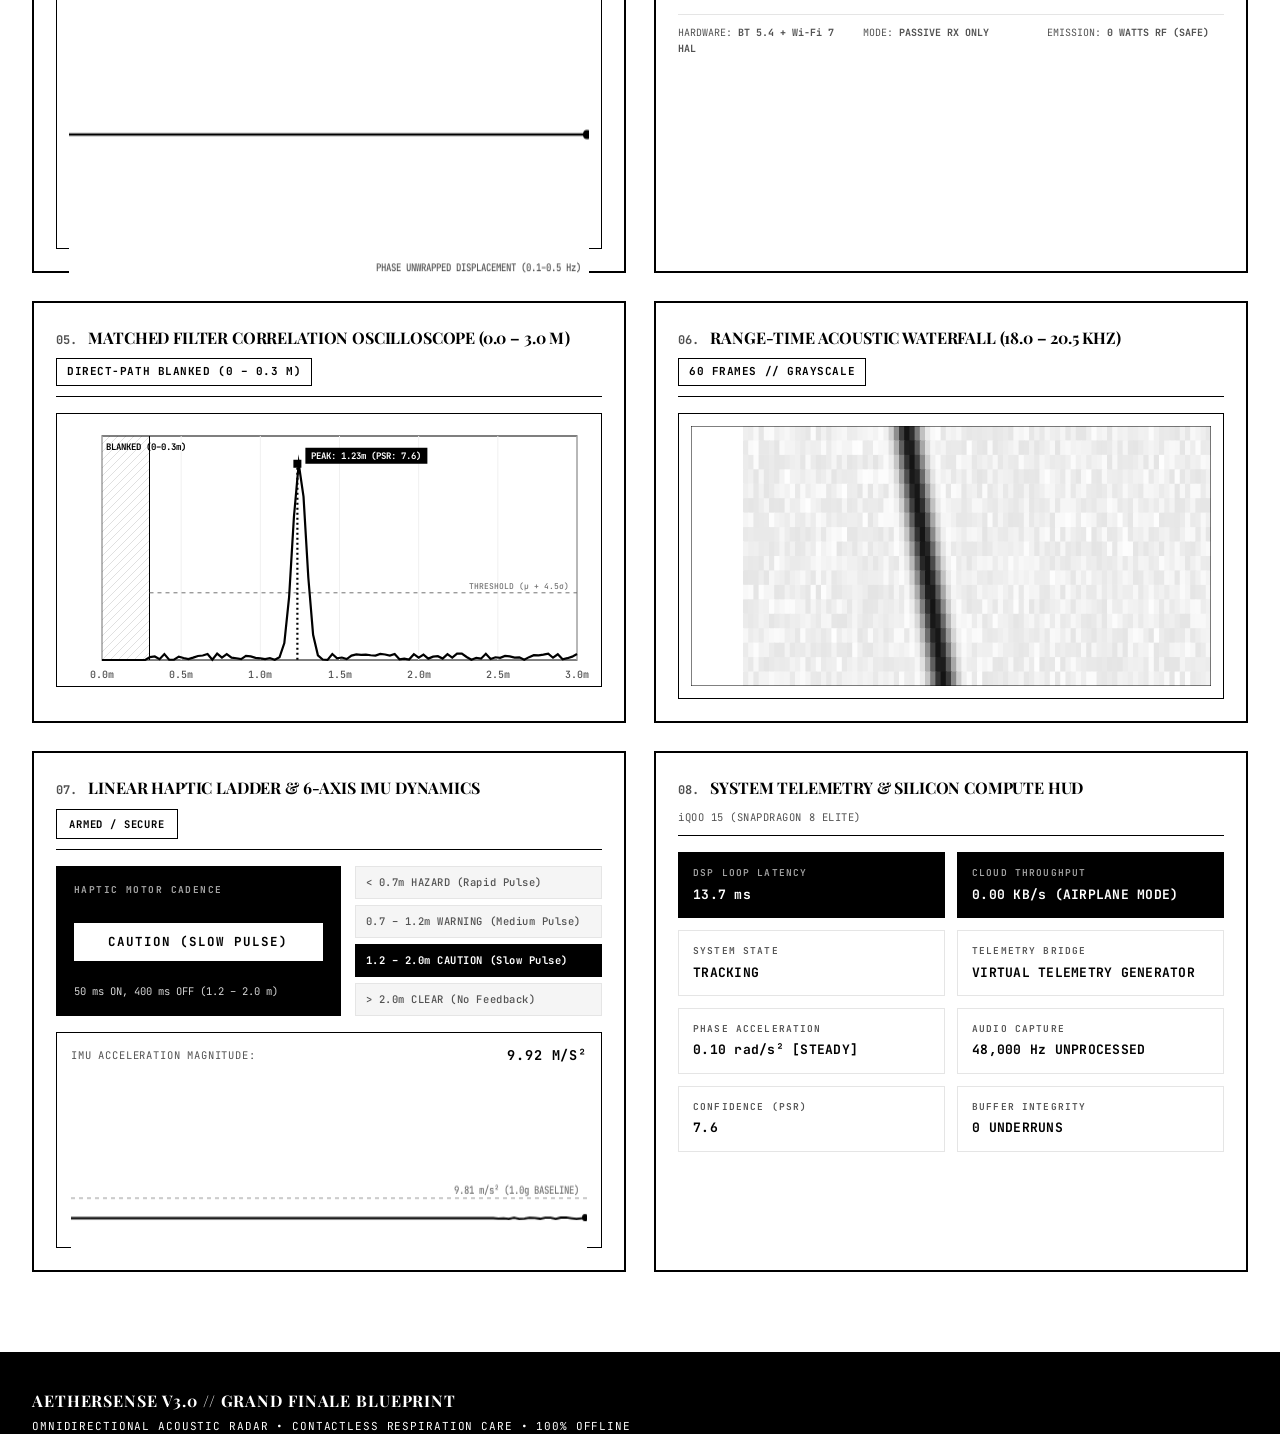
==== commit 1edab6e3: "feat(simulator): implement full v3.0 Grand Finale features: Care & Rest Respiration, On-Device AI 1D" ====
--- a/index.html
+++ b/index.html
@@ -3,10 +3,10 @@
 <head>
   <meta charset="UTF-8">
   <meta name="viewport" content="width=device-width, initial-scale=1.0">
-  <title>AetherSense Observatory // Active Sonar Telemetry</title>
+  <title>AetherSense Observatory // Omnidirectional Acoustic Radar &amp; Care Engine</title>
   <link rel="preconnect" href="https://fonts.googleapis.com">
   <link rel="preconnect" href="https://fonts.gstatic.com" crossorigin>
-  <link href="https://fonts.googleapis.com/css2?family=JetBrains+Mono:wght@400;500;700&family=Playfair+Display:ital,wght@0,600;0,700;0,900;1,600;1,700&family=Source+Serif+4:ital,opsz,wght@0,8..60,400;0,8..60,600;1,8..60,400&display=swap" rel="stylesheet">
+  <link href="https://fonts.googleapis.com/css2?family=JetBrains+Mono:wght@400;500;600;700&family=Playfair+Display:ital,wght@0,600;0,700;0,900;1,600;1,700&family=Source+Serif+4:ital,opsz,wght@0,8..60,400;0,8..60,600;1,8..60,400&display=swap" rel="stylesheet">
   <link rel="stylesheet" href="styles.css">
 </head>
 <body>
@@ -16,9 +16,9 @@
     <div class="impact-card">
       <div class="impact-marker">EMERGENCY TRIPWIRE TRIGGERED</div>
       <h1 class="impact-title">IMPACT SHOCK DETECTED</h1>
-      <p class="impact-subtitle">Sub-100 ms IMU free-fall to peak shock sequence detected. Sonar chirps suspended to conserve battery and alert caregiver.</p>
+      <p class="impact-subtitle">Sub-100 ms IMU free-fall to peak shock sequence detected (&lt;0.2g to &gt;3.0g). Ultrasonic emission suspended; emergency beacon latched.</p>
       <div class="impact-stats" id="impact-stats">PEAK ACCEL: 38.5 m/s²</div>
-      <button id="btn-dismiss-overlay" class="btn-overlay-dismiss">DISMISS EMERGENCY ALERT &amp; RESUME SONAR</button>
+      <button id="btn-dismiss-overlay" class="btn-overlay-dismiss">DISMISS EMERGENCY ALERT &amp; RESUME RADAR</button>
     </div>
   </aside>
 
@@ -27,7 +27,7 @@
     <div class="nav-brand">
       <span class="brand-dot" aria-hidden="true"></span>
       <span class="brand-title">AETHERSENSE</span>
-      <span class="brand-tag">ACTIVE SONAR OBSERVATORY</span>
+      <span class="brand-tag">OMNIDIRECTIONAL ACOUSTIC RADAR &bull; v3.0 OBSERVATORY</span>
     </div>
     <div class="nav-status">
       <a href="aethersense-mvp.apk" download class="btn-apk-download" title="Download Android APK">
@@ -42,15 +42,16 @@
   <!-- Editorial Hero Statement -->
   <section class="editorial-hero">
     <div class="hero-meta-row">
-      <span>iQOO 15 ARCHITECTURE // SNAPDRAGON 8 ELITE</span>
-      <span>BANDWIDTH: 18.0 — 20.0 kHz FMCW</span>
+      <span>iQOO 15 HARDWARE SPECIFICATION // SNAPDRAGON 8 ELITE</span>
+      <span>HEXAGON NPU: 3.2 ms 1D-CNN</span>
+      <span>18.0 — 20.5 kHz FMCW + 20 kHz CW</span>
       <span>AIRPLANE MODE // 0.00 KB/s CLOUD</span>
     </div>
     <div class="hero-headline-container">
-      <span class="hero-super">TELEMETRY OBSERVATION DECK</span>
-      <h1 class="hero-title">ACOUSTIC RADAR ENGINE</h1>
+      <span class="hero-super">GRAND FINALE TELEMETRY OBSERVATORY</span>
+      <h1 class="hero-title">POCKET ACOUSTIC RADAR &amp; CARE ENGINE</h1>
       <p class="hero-subtitle">
-        Unmodified smartphone hardware transformed into a hands-free spatial radar. Continuous near-ultrasonic FMCW chirps measure obstacle distance and velocity with sub-80 ms tactile danger signaling.
+        Hands-free spatial obstacle radar, sub-180 ms phase acceleration surge detection, contactless chest respiration monitoring, on-device NPU classification, and autonomous fall protection on an unmodified smartphone.
       </p>
     </div>
     <div class="hero-deco-row">
@@ -60,7 +61,16 @@
     </div>
   </section>
 
-  <!-- Interactive Hackathon Evaluation Bar -->
+  <!-- Perspective View Tabs -->
+  <nav class="view-tabs-bar" aria-label="Perspective View Filters">
+    <button class="tab-btn active" data-filter="all">ALL TELEMETRY PANELS</button>
+    <button class="tab-btn" data-filter="transit">MODE A: TRANSIT RADAR</button>
+    <button class="tab-btn" data-filter="care">MODE B: CARE &amp; REST</button>
+    <button class="tab-btn" data-filter="ai">ON-DEVICE AI (NPU)</button>
+    <button class="tab-btn" data-filter="rf">PASSIVE RF CONTEXT</button>
+  </nav>
+
+  <!-- Interactive Hackathon Evaluation Controls -->
   <section class="judge-toolbar" aria-label="Interactive Evaluation Controls">
     <div class="toolbar-title">
       <span class="toolbar-title-bullet"></span>
@@ -68,19 +78,23 @@
     </div>
     <div class="toolbar-actions">
       <button id="btn-sim-toggle" class="btn-tool active">MODE: INTERACTIVE SIM</button>
+      <button id="btn-switch-transit" class="btn-tool active">MODE A: TRANSIT RADAR</button>
+      <button id="btn-switch-care" class="btn-tool">MODE B: CARE &amp; REST</button>
+      <button id="btn-test-surge" class="btn-tool">TEST SURGE (&lt;180ms PHASE ACCEL)</button>
       <button id="btn-test-approach" class="btn-tool">APPROACH TARGET (&lt;0.7m HAZARD)</button>
       <button id="btn-test-impact" class="btn-tool btn-danger">TEST FREE-FALL + IMPACT</button>
-      <button id="btn-test-clutter" class="btn-tool">TOGGLE CLUTTER / MULTIPATH</button>
+      <button id="btn-test-clutter" class="btn-tool">TOGGLE MULTIPATH CLUTTER</button>
+      <button id="btn-audio-toggle" class="btn-tool btn-audio muted">🔊 AUDIBLE CHIRP SYNTH: OFF</button>
     </div>
   </section>
 
   <!-- Main Observatory Dashboard Grid -->
   <main class="dashboard-grid">
 
-    <!-- Panel 1: Polar Range Radar -->
-    <section class="panel panel-radar">
-      <header class="panel-header">
-        <h2><span class="panel-header-num">01.</span> POLAR RANGE RADAR (0.3 – 2.5 m)</h2>
+    <!-- Panel 1: Polar Range Radar & Surge Vector (Transit Mode) -->
+    <section class="panel col-6 panel-filter-transit" id="panel-radar">
+      <header class="panel-header">
+        <h2><span class="panel-header-num">01.</span> POLAR RANGE-DOPPLER RADAR (0.3 – 3.0 m)</h2>
         <span id="target-readout" class="readout-pill">SEARCHING</span>
       </header>
       <div class="canvas-container">
@@ -88,58 +102,187 @@
       </div>
     </section>
 
-    <!-- Panel 2: System Telemetry HUD -->
-    <section class="panel panel-hud">
-      <header class="panel-header">
-        <h2><span class="panel-header-num">02.</span> SYSTEM TELEMETRY HUD</h2>
-        <span class="status-indicator">SNAPDRAGON 8 ELITE / DIMENSITY 9400</span>
-      </header>
-      <div class="hud-grid">
-        <div class="hud-item inverted-stat">
-          <span class="hud-label">DSP LOOP LATENCY</span>
-          <span id="hud-latency" class="hud-val">12.8 ms</span>
-        </div>
-        <div class="hud-item inverted-stat">
-          <span class="hud-label">CLOUD THROUGHPUT</span>
-          <span id="hud-cloud" class="hud-val">0.00 KB/s (ISOLATED)</span>
-        </div>
-        <div class="hud-item">
-          <span class="hud-label">SYSTEM STATE</span>
-          <span id="hud-status" class="hud-val text-bold">TRACKING</span>
-        </div>
-        <div class="hud-item">
-          <span class="hud-label">TELEMETRY BRIDGE</span>
-          <span id="hud-conn" class="hud-val">127.0.0.1:8080 (OFFLINE)</span>
-        </div>
-        <div class="hud-item">
-          <span class="hud-label">ACOUSTIC BAND</span>
-          <span class="hud-val">18.0 – 20.0 kHz (LFM)</span>
-        </div>
-        <div class="hud-item">
-          <span class="hud-label">AUDIO CAPTURE</span>
-          <span id="hud-samplerate" class="hud-val">48,000 Hz UNPROCESSED</span>
-        </div>
-        <div class="hud-item">
-          <span class="hud-label">CONFIDENCE (PSR)</span>
-          <span id="hud-psr" class="hud-val text-bold">7.4</span>
-        </div>
-        <div class="hud-item">
-          <span class="hud-label">BUFFER INTEGRITY</span>
-          <span id="hud-buffer" class="hud-val text-bold">0 UNDERRUNS</span>
-        </div>
-      </div>
-    </section>
-
-    <!-- Panel 3: Haptic & IMU Monitor -->
-    <section class="panel panel-imu">
-      <header class="panel-header">
-        <h2><span class="panel-header-num">03.</span> HAPTIC &amp; IMU MONITOR</h2>
+    <!-- Panel 2: On-Device AI Classification (Hexagon NPU 1D-CNN) -->
+    <section class="panel col-6 panel-filter-ai" id="panel-ai">
+      <header class="panel-header">
+        <h2><span class="panel-header-num">02.</span> ON-DEVICE AI CLASSIFICATION (QUALCOMM HEXAGON NPU)</h2>
+        <span class="readout-pill" id="ai-npu-badge">LITERT // 3.2 ms</span>
+      </header>
+      <div class="ai-layout">
+        <div class="ai-prediction-card">
+          <div>
+            <div class="card-label">CLASSIFICATION OUTPUT</div>
+            <div class="ai-class-name" id="ai-class-name">HUMAN / PEDESTRIAN</div>
+          </div>
+          <div class="ai-confidence-pill" id="ai-confidence">98.4% CONFIDENCE</div>
+        </div>
+
+        <div class="ai-class-bars">
+          <div class="class-bar-row">
+            <span class="class-bar-label">HUMAN / PEDESTRIAN</span>
+            <div class="class-bar-track"><div class="class-bar-fill" id="bar-human" style="width: 98%;"></div></div>
+            <span class="class-bar-percent" id="pct-human">98%</span>
+          </div>
+          <div class="class-bar-row">
+            <span class="class-bar-label">SOLID BARRIER / WALL</span>
+            <div class="class-bar-track"><div class="class-bar-fill" id="bar-wall" style="width: 1%;"></div></div>
+            <span class="class-bar-percent" id="pct-wall">1%</span>
+          </div>
+          <div class="class-bar-row">
+            <span class="class-bar-label">FAST SURGE (E-BIKE/VEHICLE)</span>
+            <div class="class-bar-track"><div class="class-bar-fill" id="bar-surge" style="width: 0%;"></div></div>
+            <span class="class-bar-percent" id="pct-surge">0%</span>
+          </div>
+          <div class="class-bar-row">
+            <span class="class-bar-label">OPEN DROP-OFF / STAIRS</span>
+            <div class="class-bar-track"><div class="class-bar-fill" id="bar-drop" style="width: 0%;"></div></div>
+            <span class="class-bar-percent" id="pct-drop">0%</span>
+          </div>
+          <div class="class-bar-row">
+            <span class="class-bar-label">ROOM MULTIPATH CLUTTER</span>
+            <div class="class-bar-track"><div class="class-bar-fill" id="bar-clutter" style="width: 1%;"></div></div>
+            <span class="class-bar-percent" id="pct-clutter">1%</span>
+          </div>
+        </div>
+
+        <div class="ai-meta-grid">
+          <div><span>INFERENCE:</span> <strong>3.2 ms EDGE</strong></div>
+          <div><span>MODEL:</span> <strong>1D-CNN (INT8)</strong></div>
+          <div><span>HARDWARE:</span> <strong>HEXAGON QNN NPU</strong></div>
+        </div>
+      </div>
+    </section>
+
+    <!-- Panel 3: Stationary Care & Rest: Contactless Respiration Monitor -->
+    <section class="panel col-6 panel-filter-care" id="panel-care">
+      <header class="panel-header">
+        <h2><span class="panel-header-num">03.</span> STATIONARY CARE &amp; REST: RESPIRATION MONITOR</h2>
+        <span class="readout-pill" id="care-mode-badge">MODE B: ACTIVE</span>
+      </header>
+      <div class="respiration-layout">
+        <div class="respiration-hero-stats">
+          <div class="resp-stat-card inverted">
+            <span class="card-label">RESPIRATION RATE</span>
+            <div class="resp-val-large" id="resp-rate-val">16 BPM</div>
+            <div class="resp-subtext" id="resp-status-text">NORMAL / RESTING RHYTHM</div>
+          </div>
+          <div class="resp-stat-card">
+            <span class="card-label">CHEST DISPLACEMENT</span>
+            <div class="resp-val-large" id="resp-disp-val">3.4 mm</div>
+            <div class="resp-subtext">20 kHz CARRIER PHASE UNWRAPPED</div>
+          </div>
+          <div class="resp-stat-card">
+            <span class="card-label">SAFETY MONITOR</span>
+            <div class="resp-val-large" id="resp-guard-val" style="font-size: 20px; line-height: 1.4;">SECURE</div>
+            <div class="resp-subtext">APNEA &amp; PANIC THRESHOLD: ARMED</div>
+          </div>
+        </div>
+
+        <div class="respiration-canvas-box">
+          <div class="respiration-canvas-header">
+            <span>CONTACTLESS CHEST WALL MICRO-DISPLACEMENT (0.1 – 0.5 Hz)</span>
+            <span id="resp-phase-text">I/Q QUADRATURE DEMODULATED</span>
+          </div>
+          <canvas id="respirationCanvas" height="100"></canvas>
+        </div>
+      </div>
+    </section>
+
+    <!-- Panel 4: Passive RF Context & Ambient BLE Crowd Matrix -->
+    <section class="panel col-6 panel-filter-rf" id="panel-rf">
+      <header class="panel-header">
+        <h2><span class="panel-header-num">04.</span> PASSIVE RF CONTEXT &amp; CROWD DENSITY (100% OFFLINE)</h2>
+        <span class="readout-pill" id="rf-privacy-badge">0.00 KB/s CLOUD ISOLATED</span>
+      </header>
+      <div class="rf-layout">
+        <div class="rf-density-card">
+          <div>
+            <div class="card-label">AMBIENT BLUETOOTH CROWD DENSITY</div>
+            <div class="rf-density-count" id="rf-beacon-count">14 BEACONS</div>
+          </div>
+          <div style="text-align: right;">
+            <div class="rf-density-desc" id="rf-density-label">DENSE AUDITORIUM</div>
+            <div class="resp-subtext" style="color: var(--muted-foreground);">ACOUSTIC POWER ATTENUATED -4.0 dB</div>
+          </div>
+        </div>
+
+        <div class="rf-beacons-grid">
+          <div class="rf-beacon-node active-near">
+            <div class="rf-beacon-id">BLE_NODE_A</div>
+            <div class="rf-beacon-rssi">-48 dBm // PROXIMATE</div>
+          </div>
+          <div class="rf-beacon-node active-near">
+            <div class="rf-beacon-id">BLE_NODE_B</div>
+            <div class="rf-beacon-rssi">-54 dBm // PROXIMATE</div>
+          </div>
+          <div class="rf-beacon-node">
+            <div class="rf-beacon-id">BLE_NODE_C</div>
+            <div class="rf-beacon-rssi">-68 dBm // AMBIENT</div>
+          </div>
+          <div class="rf-beacon-node">
+            <div class="rf-beacon-id">BLE_NODE_D</div>
+            <div class="rf-beacon-rssi">-74 dBm // AMBIENT</div>
+          </div>
+          <div class="rf-beacon-node">
+            <div class="rf-beacon-id">WIFI_AP_HALL</div>
+            <div class="rf-beacon-rssi">-61 dBm // 5 GHz PASSIVE</div>
+          </div>
+          <div class="rf-beacon-node">
+            <div class="rf-beacon-id">WIFI_AP_CONF</div>
+            <div class="rf-beacon-rssi">-73 dBm // 2.4 GHz PASSIVE</div>
+          </div>
+          <div class="rf-beacon-node">
+            <div class="rf-beacon-id">BLE_PHONE_NEAR</div>
+            <div class="rf-beacon-rssi">-59 dBm // AMBIENT</div>
+          </div>
+          <div class="rf-beacon-node">
+            <div class="rf-beacon-id">BLE_TAG_HALL</div>
+            <div class="rf-beacon-rssi">-82 dBm // FAR</div>
+          </div>
+        </div>
+
+        <div class="ai-meta-grid">
+          <div><span>HARDWARE:</span> <strong>BT 5.4 + Wi-Fi 7 HAL</strong></div>
+          <div><span>MODE:</span> <strong>PASSIVE RX ONLY</strong></div>
+          <div><span>EMISSION:</span> <strong>0 WATTS RF (SAFE)</strong></div>
+        </div>
+      </div>
+    </section>
+
+    <!-- Panel 5: Real-Time Correlation Oscilloscope (0.0 – 3.0 m) -->
+    <section class="panel col-6 panel-filter-transit" id="panel-scope">
+      <header class="panel-header">
+        <h2><span class="panel-header-num">05.</span> MATCHED FILTER CORRELATION OSCILLOSCOPE (0.0 – 3.0 m)</h2>
+        <span id="peak-readout" class="readout-pill">DIRECT-PATH BLANKED (0 – 0.3 m)</span>
+      </header>
+      <div class="scope-layout">
+        <div class="scope-row">
+          <canvas id="scopeCanvas" height="150"></canvas>
+        </div>
+      </div>
+    </section>
+
+    <!-- Panel 6: Acoustic Waterfall & Spectrogram -->
+    <section class="panel col-6 panel-filter-transit" id="panel-waterfall">
+      <header class="panel-header">
+        <h2><span class="panel-header-num">06.</span> RANGE-TIME ACOUSTIC WATERFALL (18.0 – 20.5 kHz)</h2>
+        <span class="readout-pill">60 FRAMES // GRAYSCALE</span>
+      </header>
+      <div class="waterfall-row">
+        <canvas id="waterfallCanvas" height="150"></canvas>
+      </div>
+    </section>
+
+    <!-- Panel 7: Haptic & IMU Monitor -->
+    <section class="panel col-6 panel-filter-transit" id="panel-haptic">
+      <header class="panel-header">
+        <h2><span class="panel-header-num">07.</span> LINEAR HAPTIC LADDER &amp; 6-AXIS IMU DYNAMICS</h2>
         <span id="tripwire-badge" class="badge badge-armed">ARMED / SECURE</span>
       </header>
       <div class="imu-content">
         <div class="haptic-display">
           <div class="haptic-card">
-            <span class="card-label">HAPTIC CADENCE ENGINE</span>
+            <span class="card-label">HAPTIC MOTOR CADENCE</span>
             <div id="haptic-level" class="haptic-badge">CAUTION (SLOW PULSE)</div>
             <div class="cadence-desc" id="haptic-desc">50 ms ON, 400 ms OFF (1.2 – 2.0 m)</div>
           </div>
@@ -161,22 +304,44 @@
       </div>
     </section>
 
-    <!-- Panel 4: Real-Time Correlation Oscilloscope & Waterfall -->
-    <section class="panel panel-scope">
-      <header class="panel-header">
-        <h2><span class="panel-header-num">04.</span> CORRELATION OSCILLOSCOPE &amp; WATERFALL (0.0 – 3.0 m)</h2>
-        <span id="peak-readout" class="readout-pill">DIRECT-PATH BLANKED (0 – 0.3 m)</span>
-      </header>
-      <div class="scope-layout">
-        <div class="scope-row">
-          <canvas id="scopeCanvas" height="150"></canvas>
-        </div>
-        <div class="waterfall-row">
-          <div class="waterfall-header-row">
-            <span class="waterfall-title">RANGE-TIME WATERFALL (PAST 10 SECONDS)</span>
-            <span class="waterfall-meta">60 FRAMES // HIGH DENSITY</span>
-          </div>
-          <canvas id="waterfallCanvas" height="110"></canvas>
+    <!-- Panel 8: System Telemetry & Compute HUD -->
+    <section class="panel col-6 panel-filter-transit" id="panel-hud">
+      <header class="panel-header">
+        <h2><span class="panel-header-num">08.</span> SYSTEM TELEMETRY &amp; SILICON COMPUTE HUD</h2>
+        <span class="status-indicator">iQOO 15 (SNAPDRAGON 8 ELITE)</span>
+      </header>
+      <div class="hud-grid">
+        <div class="hud-item inverted-stat">
+          <span class="hud-label">DSP LOOP LATENCY</span>
+          <span id="hud-latency" class="hud-val">12.8 ms</span>
+        </div>
+        <div class="hud-item inverted-stat">
+          <span class="hud-label">CLOUD THROUGHPUT</span>
+          <span id="hud-cloud" class="hud-val">0.00 KB/s (AIRPLANE MODE)</span>
+        </div>
+        <div class="hud-item">
+          <span class="hud-label">SYSTEM STATE</span>
+          <span id="hud-status" class="hud-val text-bold">TRANSIT TRACKING</span>
+        </div>
+        <div class="hud-item">
+          <span class="hud-label">TELEMETRY BRIDGE</span>
+          <span id="hud-conn" class="hud-val">127.0.0.1:8080 (WS BRIDGE)</span>
+        </div>
+        <div class="hud-item">
+          <span class="hud-label">PHASE ACCELERATION</span>
+          <span id="hud-phase-accel" class="hud-val">0.12 rad/s² (NORMAL)</span>
+        </div>
+        <div class="hud-item">
+          <span class="hud-label">AUDIO CAPTURE</span>
+          <span id="hud-samplerate" class="hud-val">48,000 Hz UNPROCESSED</span>
+        </div>
+        <div class="hud-item">
+          <span class="hud-label">CONFIDENCE (PSR)</span>
+          <span id="hud-psr" class="hud-val text-bold">7.4</span>
+        </div>
+        <div class="hud-item">
+          <span class="hud-label">BUFFER INTEGRITY</span>
+          <span id="hud-buffer" class="hud-val text-bold">0 UNDERRUNS</span>
         </div>
       </div>
     </section>
@@ -187,15 +352,17 @@
   <footer class="observatory-footer">
     <div class="footer-content">
       <div class="footer-left">
-        <span class="footer-brand">AETHERSENSE MVP</span>
-        <span>OMNIDIRECTIONAL ACOUSTIC SPATIAL RADAR &bull; 100% OFFLINE</span>
+        <span class="footer-brand">AETHERSENSE v3.0 // GRAND FINALE BLUEPRINT</span>
+        <span>OMNIDIRECTIONAL ACOUSTIC RADAR &bull; CONTACTLESS RESPIRATION CARE &bull; 100% OFFLINE</span>
       </div>
       <div class="footer-right">
-        <a href="aethersense-mvp.apk" download>GET APK</a>
+        <a href="aethersense-mvp.apk" download>GET APK (2.6 MB)</a>
         <span>&bull;</span>
         <span>iQOO 15 / ANDROID 14+</span>
         <span>&bull;</span>
-        <span>ZERO CLOUD TELEMETRY</span>
+        <span>HEXAGON NPU 1D-CNN</span>
+        <span>&bull;</span>
+        <span>OFFICE KIT BRIDGE</span>
       </div>
     </div>
   </footer>
--- a/styles.css
+++ b/styles.css
@@ -1,9 +1,10 @@
 /* ==========================================================================
    AETHERSENSE OBSERVATORY // MINIMALIST MONOCHROME DESIGN SYSTEM
-   Editorial, Architectural, Timeless, Austere, Uncompromising
-   ========================================================================== */
-
-@import url('https://fonts.googleapis.com/css2?family=JetBrains+Mono:wght@400;500;700&family=Playfair+Display:ital,wght@0,600;0,700;0,900;1,600;1,700&family=Source+Serif+4:ital,opsz,wght@0,8..60,400;0,8..60,600;1,8..60,400&display=swap');
+   Full Technical Specification v3.0 // Grand Finale Blueprint
+   Acoustic Radar • Care & Rest Mode • On-Device AI • Passive RF Context
+   ========================================================================== */
+
+@import url('https://fonts.googleapis.com/css2?family=JetBrains+Mono:wght@400;500;600;700&family=Playfair+Display:ital,wght@0,600;0,700;0,900;1,600;1,700&family=Source+Serif+4:ital,opsz,wght@0,8..60,400;0,8..60,600;1,8..60,400&display=swap');
 
 :root {
   /* Strict Monochrome Color Tokens */
@@ -11,13 +12,8 @@
   --foreground: #000000;
   --muted: #F5F5F5;
   --muted-foreground: #525252;
-  --accent: #000000;
-  --accent-foreground: #FFFFFF;
-  --border: #000000;
   --border-light: #E5E5E5;
   --card: #FFFFFF;
-  --card-foreground: #000000;
-  --ring: #000000;
 
   /* Typography Stacks */
   --font-display: "Playfair Display", Georgia, "Times New Roman", serif;
@@ -97,7 +93,7 @@
   align-items: center;
   flex-wrap: wrap;
   gap: 16px;
-  padding: 20px 32px;
+  padding: 18px 32px;
   background-color: var(--background);
   border-bottom: 2px solid var(--foreground);
 }
@@ -129,7 +125,7 @@
 .brand-tag {
   font-family: var(--font-mono);
   font-size: 11px;
-  font-weight: 500;
+  font-weight: 600;
   letter-spacing: 0.15em;
   color: var(--muted-foreground);
   text-transform: uppercase;
@@ -140,7 +136,7 @@
 .nav-status {
   display: flex;
   align-items: center;
-  gap: 12px;
+  gap: 10px;
   flex-wrap: wrap;
 }
 
@@ -153,7 +149,7 @@
   background-color: var(--foreground);
   color: var(--background);
   text-decoration: none;
-  padding: 8px 16px;
+  padding: 8px 14px;
   border: 2px solid var(--foreground);
   transition: all 0.08s ease-in-out;
   display: inline-flex;
@@ -168,7 +164,7 @@
 
 .badge {
   font-family: var(--font-mono);
-  font-size: 11px;
+  font-size: 10.5px;
   font-weight: 700;
   letter-spacing: 0.08em;
   text-transform: uppercase;
@@ -219,11 +215,11 @@
 }
 
 /* ==========================================================================
-   EDITORIAL HERO STATEMENT (Oversized Typography & Geometric Accents)
+   EDITORIAL HERO STATEMENT
    ========================================================================== */
 
 .editorial-hero {
-  padding: 40px 32px 32px 32px;
+  padding: 36px 32px 28px 32px;
   border-bottom: 4px solid var(--foreground);
   background-color: var(--background);
   position: relative;
@@ -238,9 +234,11 @@
   letter-spacing: 0.15em;
   color: var(--muted-foreground);
   text-transform: uppercase;
-  margin-bottom: 16px;
+  margin-bottom: 14px;
   padding-bottom: 8px;
   border-bottom: 1px solid var(--border-light);
+  flex-wrap: wrap;
+  gap: 8px;
 }
 
 .hero-headline-container {
@@ -260,9 +258,9 @@
 
 .hero-title {
   font-family: var(--font-display);
-  font-size: clamp(38px, 6vw, 76px);
+  font-size: clamp(34px, 5.5vw, 68px);
   font-weight: 900;
-  line-height: 0.95;
+  line-height: 0.98;
   letter-spacing: -0.04em;
   text-transform: uppercase;
   color: var(--foreground);
@@ -270,18 +268,18 @@
 
 .hero-subtitle {
   font-family: var(--font-body);
-  font-size: clamp(15px, 1.6vw, 19px);
+  font-size: clamp(15px, 1.5vw, 18px);
   font-style: italic;
   color: var(--muted-foreground);
-  max-width: 900px;
-  margin-top: 10px;
+  max-width: 950px;
+  margin-top: 8px;
 }
 
 .hero-deco-row {
   display: flex;
   align-items: center;
   gap: 12px;
-  margin-top: 24px;
+  margin-top: 20px;
 }
 
 .hero-deco-line {
@@ -297,7 +295,46 @@
 }
 
 /* ==========================================================================
-   INTERACTIVE JUDGE EVALUATION CONTROLS
+   PERSPECTIVE VIEW FILTER TABS
+   ========================================================================== */
+
+.view-tabs-bar {
+  display: flex;
+  background-color: var(--background);
+  border-bottom: 2px solid var(--foreground);
+  padding: 0 32px;
+  overflow-x: auto;
+}
+
+.tab-btn {
+  font-family: var(--font-mono);
+  font-size: 11px;
+  font-weight: 700;
+  letter-spacing: 0.12em;
+  text-transform: uppercase;
+  padding: 14px 20px;
+  background: none;
+  border: none;
+  border-right: 1px solid var(--border-light);
+  color: var(--muted-foreground);
+  cursor: pointer;
+  white-space: nowrap;
+  transition: all 0.08s ease-in-out;
+}
+
+.tab-btn:hover {
+  color: var(--foreground);
+  background-color: var(--muted);
+}
+
+.tab-btn.active {
+  color: var(--background);
+  background-color: var(--foreground);
+  font-weight: 700;
+}
+
+/* ==========================================================================
+   INTERACTIVE JUDGE EVALUATION TOOLBAR
    ========================================================================== */
 
 .judge-toolbar {
@@ -305,10 +342,10 @@
   align-items: center;
   justify-content: space-between;
   flex-wrap: wrap;
-  gap: 16px;
+  gap: 14px;
   background-color: var(--muted);
   border-bottom: 2px solid var(--foreground);
-  padding: 14px 32px;
+  padding: 12px 32px;
 }
 
 .toolbar-title {
@@ -332,7 +369,7 @@
 
 .toolbar-actions {
   display: flex;
-  gap: 10px;
+  gap: 8px;
   flex-wrap: wrap;
 }
 
@@ -345,7 +382,7 @@
   font-weight: 700;
   letter-spacing: 0.08em;
   text-transform: uppercase;
-  padding: 8px 16px;
+  padding: 7px 14px;
   cursor: pointer;
   transition: all 0.08s ease-in-out;
 }
@@ -365,9 +402,16 @@
   border: 2px solid var(--foreground);
 }
 
-.btn-tool.btn-danger:hover {
-  background-color: var(--foreground);
-  color: var(--background);
+.btn-tool.btn-audio {
+  border: 2px solid var(--foreground);
+  background-color: #000000;
+  color: #FFFFFF;
+}
+
+.btn-tool.btn-audio.muted {
+  background-color: #FFFFFF;
+  color: #000000;
+  border: 1px dashed var(--foreground);
 }
 
 /* ==========================================================================
@@ -376,35 +420,42 @@
 
 .dashboard-grid {
   display: grid;
-  grid-template-columns: 1fr 1fr;
-  grid-gap: 32px;
+  grid-template-columns: repeat(12, 1fr);
+  grid-gap: 28px;
   padding: 32px;
-  max-width: 1600px;
+  max-width: 1650px;
   margin: 0 auto;
 }
+
+.col-6 { grid-column: span 6; }
+.col-4 { grid-column: span 4; }
+.col-8 { grid-column: span 8; }
+.col-12 { grid-column: span 12; }
 
 .panel {
   background-color: var(--card);
   border: 2px solid var(--foreground);
-  padding: 24px;
+  padding: 22px;
   display: flex;
   flex-direction: column;
   position: relative;
-  transition: transform 0.1s ease-in-out;
+  transition: opacity 0.15s ease-in-out;
 }
 
 .panel-header {
   display: flex;
   justify-content: space-between;
   align-items: baseline;
-  margin-bottom: 20px;
-  padding-bottom: 12px;
+  margin-bottom: 16px;
+  padding-bottom: 10px;
   border-bottom: 1px solid var(--foreground);
+  flex-wrap: wrap;
+  gap: 8px;
 }
 
 .panel-header h2 {
   font-family: var(--font-display);
-  font-size: 17px;
+  font-size: 16px;
   font-weight: 700;
   letter-spacing: -0.01em;
   text-transform: uppercase;
@@ -414,7 +465,7 @@
 .panel-header-num {
   font-family: var(--font-mono);
   font-weight: 700;
-  font-size: 13px;
+  font-size: 12px;
   margin-right: 8px;
   color: var(--muted-foreground);
 }
@@ -431,9 +482,14 @@
   color: var(--foreground);
 }
 
+.readout-pill.inverted {
+  background-color: var(--foreground);
+  color: var(--background);
+}
+
 .status-indicator {
   font-family: var(--font-mono);
-  font-size: 11px;
+  font-size: 10.5px;
   letter-spacing: 0.05em;
   color: var(--muted-foreground);
 }
@@ -456,7 +512,7 @@
 }
 
 /* ==========================================================================
-   SYSTEM TELEMETRY HUD (Inverted & High-Contrast Precision Grid)
+   SYSTEM TELEMETRY HUD
    ========================================================================== */
 
 .hud-grid {
@@ -495,24 +551,247 @@
 
 .hud-label {
   font-family: var(--font-mono);
+  font-size: 9.5px;
+  font-weight: 600;
+  color: var(--muted-foreground);
+  letter-spacing: 0.12em;
+  text-transform: uppercase;
+}
+
+.hud-val {
+  font-family: var(--font-mono);
+  font-size: 13px;
+  font-weight: 700;
+  letter-spacing: 0.02em;
+  color: var(--foreground);
+}
+
+/* ==========================================================================
+   CARE & REST MODE: CONTACTLESS RESPIRATION MONITOR
+   ========================================================================== */
+
+.respiration-layout {
+  display: flex;
+  flex-direction: column;
+  gap: 16px;
+}
+
+.respiration-hero-stats {
+  display: grid;
+  grid-template-columns: 1.2fr 1fr 1fr;
+  grid-gap: 12px;
+}
+
+.resp-stat-card {
+  border: 1px solid var(--foreground);
+  padding: 12px 14px;
+  background-color: var(--background);
+  display: flex;
+  flex-direction: column;
+  justify-content: space-between;
+}
+
+.resp-stat-card.inverted {
+  background-color: var(--foreground);
+  color: var(--background);
+}
+
+.resp-stat-card.inverted .card-label {
+  color: #A3A3A3;
+}
+
+.resp-val-large {
+  font-family: var(--font-display);
+  font-size: 32px;
+  font-weight: 900;
+  line-height: 1;
+  margin: 6px 0;
+  letter-spacing: -0.02em;
+}
+
+.resp-subtext {
+  font-family: var(--font-mono);
+  font-size: 10px;
+  letter-spacing: 0.05em;
+  color: var(--muted-foreground);
+}
+
+.resp-stat-card.inverted .resp-subtext {
+  color: #D4D4D4;
+}
+
+.respiration-canvas-box {
+  border: 1px solid var(--foreground);
+  background-color: #FFFFFF;
+  padding: 8px 12px;
+}
+
+.respiration-canvas-header {
+  display: flex;
+  justify-content: space-between;
+  font-family: var(--font-mono);
   font-size: 10px;
   font-weight: 600;
-  color: var(--muted-foreground);
-  letter-spacing: 0.12em;
-  text-transform: uppercase;
-}
-
-.hud-val {
+  letter-spacing: 0.1em;
+  text-transform: uppercase;
+  margin-bottom: 6px;
+  color: var(--muted-foreground);
+}
+
+/* ==========================================================================
+   ON-DEVICE AI CLASSIFICATION (1D-CNN ON HEXAGON NPU)
+   ========================================================================== */
+
+.ai-layout {
+  display: flex;
+  flex-direction: column;
+  gap: 16px;
+}
+
+.ai-prediction-card {
+  background-color: var(--foreground);
+  color: var(--background);
+  border: 2px solid var(--foreground);
+  padding: 16px 20px;
+  display: flex;
+  justify-content: space-between;
+  align-items: center;
+}
+
+.ai-class-name {
+  font-family: var(--font-display);
+  font-size: 24px;
+  font-weight: 900;
+  letter-spacing: -0.02em;
+  text-transform: uppercase;
+}
+
+.ai-confidence-pill {
   font-family: var(--font-mono);
   font-size: 13px;
   font-weight: 700;
-  letter-spacing: 0.02em;
-  color: var(--foreground);
-}
-
-/* Semantic Monochrome Text Helpers */
-.text-bold { font-weight: 700; }
-.text-muted { color: var(--muted-foreground); }
+  background-color: var(--background);
+  color: var(--foreground);
+  padding: 4px 12px;
+  letter-spacing: 0.05em;
+}
+
+.ai-class-bars {
+  display: flex;
+  flex-direction: column;
+  gap: 8px;
+}
+
+.class-bar-row {
+  display: flex;
+  align-items: center;
+  gap: 12px;
+  font-family: var(--font-mono);
+  font-size: 10.5px;
+}
+
+.class-bar-label {
+  width: 140px;
+  white-space: nowrap;
+  overflow: hidden;
+  text-overflow: ellipsis;
+  color: var(--muted-foreground);
+  font-weight: 600;
+}
+
+.class-bar-track {
+  flex-grow: 1;
+  height: 12px;
+  background-color: var(--muted);
+  border: 1px solid var(--border-light);
+  position: relative;
+}
+
+.class-bar-fill {
+  height: 100%;
+  background-color: var(--foreground);
+  transition: width 0.15s ease-in-out;
+}
+
+.class-bar-percent {
+  width: 45px;
+  text-align: right;
+  font-weight: 700;
+}
+
+.ai-meta-grid {
+  display: grid;
+  grid-template-columns: repeat(3, 1fr);
+  grid-gap: 8px;
+  font-family: var(--font-mono);
+  font-size: 10px;
+  border-top: 1px solid var(--border-light);
+  padding-top: 10px;
+  color: var(--muted-foreground);
+}
+
+/* ==========================================================================
+   PASSIVE RF CONTEXT & BLE CROWD MATRIX
+   ========================================================================== */
+
+.rf-layout {
+  display: flex;
+  flex-direction: column;
+  gap: 14px;
+}
+
+.rf-density-card {
+  border: 1px solid var(--foreground);
+  padding: 14px 16px;
+  background-color: var(--background);
+  display: flex;
+  justify-content: space-between;
+  align-items: center;
+}
+
+.rf-density-count {
+  font-family: var(--font-display);
+  font-size: 28px;
+  font-weight: 900;
+  line-height: 1;
+}
+
+.rf-density-desc {
+  font-family: var(--font-mono);
+  font-size: 11px;
+  font-weight: 700;
+  letter-spacing: 0.08em;
+  text-transform: uppercase;
+}
+
+.rf-beacons-grid {
+  display: grid;
+  grid-template-columns: repeat(4, 1fr);
+  grid-gap: 6px;
+}
+
+.rf-beacon-node {
+  border: 1px solid var(--border-light);
+  padding: 8px;
+  font-family: var(--font-mono);
+  font-size: 10px;
+  background-color: #FAFAFA;
+}
+
+.rf-beacon-node.active-near {
+  border: 1px solid var(--foreground);
+  background-color: var(--foreground);
+  color: var(--background);
+}
+
+.rf-beacon-id {
+  font-weight: 700;
+}
+
+.rf-beacon-rssi {
+  font-size: 9px;
+  opacity: 0.8;
+}
 
 /* ==========================================================================
    HAPTIC & IMU MONITOR
@@ -521,19 +800,19 @@
 .imu-content {
   display: flex;
   flex-direction: column;
-  gap: 20px;
+  gap: 16px;
 }
 
 .haptic-display {
   display: grid;
   grid-template-columns: 1.15fr 1fr;
-  grid-gap: 16px;
+  grid-gap: 14px;
 }
 
 .haptic-card {
   background-color: var(--foreground);
   color: var(--background);
-  padding: 16px;
+  padding: 14px 16px;
   border: 2px solid var(--foreground);
   display: flex;
   flex-direction: column;
@@ -542,7 +821,7 @@
 
 .card-label {
   font-family: var(--font-mono);
-  font-size: 10px;
+  font-size: 9.5px;
   font-weight: 700;
   letter-spacing: 0.15em;
   text-transform: uppercase;
@@ -550,12 +829,12 @@
 }
 
 .haptic-badge {
-  margin: 12px 0 8px 0;
-  padding: 10px 14px;
+  margin: 10px 0 6px 0;
+  padding: 8px 12px;
   text-align: center;
   font-family: var(--font-mono);
   font-weight: 700;
-  font-size: 13px;
+  font-size: 12.5px;
   letter-spacing: 0.08em;
   text-transform: uppercase;
   border: 1px solid var(--background);
@@ -565,11 +844,10 @@
 
 .cadence-desc {
   font-family: var(--font-mono);
-  font-size: 11px;
+  font-size: 10.5px;
   color: #D4D4D4;
 }
 
-/* Threat Ladder: Stark Architectural Steps */
 .threat-ladder {
   display: flex;
   flex-direction: column;
@@ -577,9 +855,9 @@
 }
 
 .ladder-step {
-  padding: 8px 12px;
-  font-family: var(--font-mono);
-  font-size: 11px;
+  padding: 7px 10px;
+  font-family: var(--font-mono);
+  font-size: 10.5px;
   font-weight: 500;
   letter-spacing: 0.05em;
   color: var(--muted-foreground);
@@ -595,11 +873,10 @@
   font-weight: 700;
 }
 
-/* Accelerometer Container */
 .accel-container {
   background-color: var(--background);
   border: 1px solid var(--foreground);
-  padding: 14px 16px;
+  padding: 12px 14px;
 }
 
 .accel-header {
@@ -607,8 +884,8 @@
   justify-content: space-between;
   align-items: center;
   font-family: var(--font-mono);
-  font-size: 11px;
-  margin-bottom: 10px;
+  font-size: 10.5px;
+  margin-bottom: 8px;
   text-transform: uppercase;
   letter-spacing: 0.08em;
 }
@@ -619,7 +896,7 @@
 
 .accel-header strong {
   font-family: var(--font-mono);
-  font-size: 14px;
+  font-size: 13.5px;
   font-weight: 700;
   color: var(--foreground);
 }
@@ -627,10 +904,6 @@
 /* ==========================================================================
    OSCILLOSCOPE & WATERFALL
    ========================================================================== */
-
-.panel-scope {
-  grid-column: span 2;
-}
 
 .scope-layout {
   display: flex;
@@ -685,7 +958,7 @@
 }
 
 .footer-content {
-  max-width: 1600px;
+  max-width: 1650px;
   margin: 0 auto;
   display: flex;
   justify-content: space-between;
@@ -715,6 +988,7 @@
   display: flex;
   gap: 20px;
   align-items: center;
+  flex-wrap: wrap;
 }
 
 .footer-right a {
@@ -730,7 +1004,7 @@
 }
 
 /* ==========================================================================
-   EMERGENCY IMPACT OVERLAY (STARK MONOCHROME INVERSION)
+   EMERGENCY IMPACT OVERLAY
    ========================================================================== */
 
 .impact-overlay {
@@ -825,33 +1099,32 @@
    RESPONSIVE LAYOUT
    ========================================================================== */
 
-@media (max-width: 1024px) {
+@media (max-width: 1200px) {
+  .col-6 { grid-column: span 12; }
+  .col-4 { grid-column: span 6; }
+  .col-8 { grid-column: span 12; }
+}
+
+@media (max-width: 800px) {
+  .col-4 { grid-column: span 12; }
   .dashboard-grid {
-    grid-template-columns: 1fr;
-    padding: 20px;
-    grid-gap: 24px;
+    grid-gap: 20px;
+    padding: 16px;
   }
-  .panel-scope {
-    grid-column: span 1;
+  .navbar, .judge-toolbar, .editorial-hero, .view-tabs-bar {
+    padding-left: 16px;
+    padding-right: 16px;
   }
-  .navbar, .judge-toolbar, .editorial-hero {
-    padding-left: 20px;
-    padding-right: 20px;
-  }
-}
-
-@media (max-width: 640px) {
   .hud-grid {
     grid-template-columns: 1fr;
   }
   .haptic-display {
     grid-template-columns: 1fr;
   }
-  .toolbar-actions {
-    width: 100%;
+  .respiration-hero-stats {
+    grid-template-columns: 1fr;
   }
-  .btn-tool {
-    flex-grow: 1;
-    text-align: center;
+  .rf-beacons-grid {
+    grid-template-columns: repeat(2, 1fr);
   }
 }
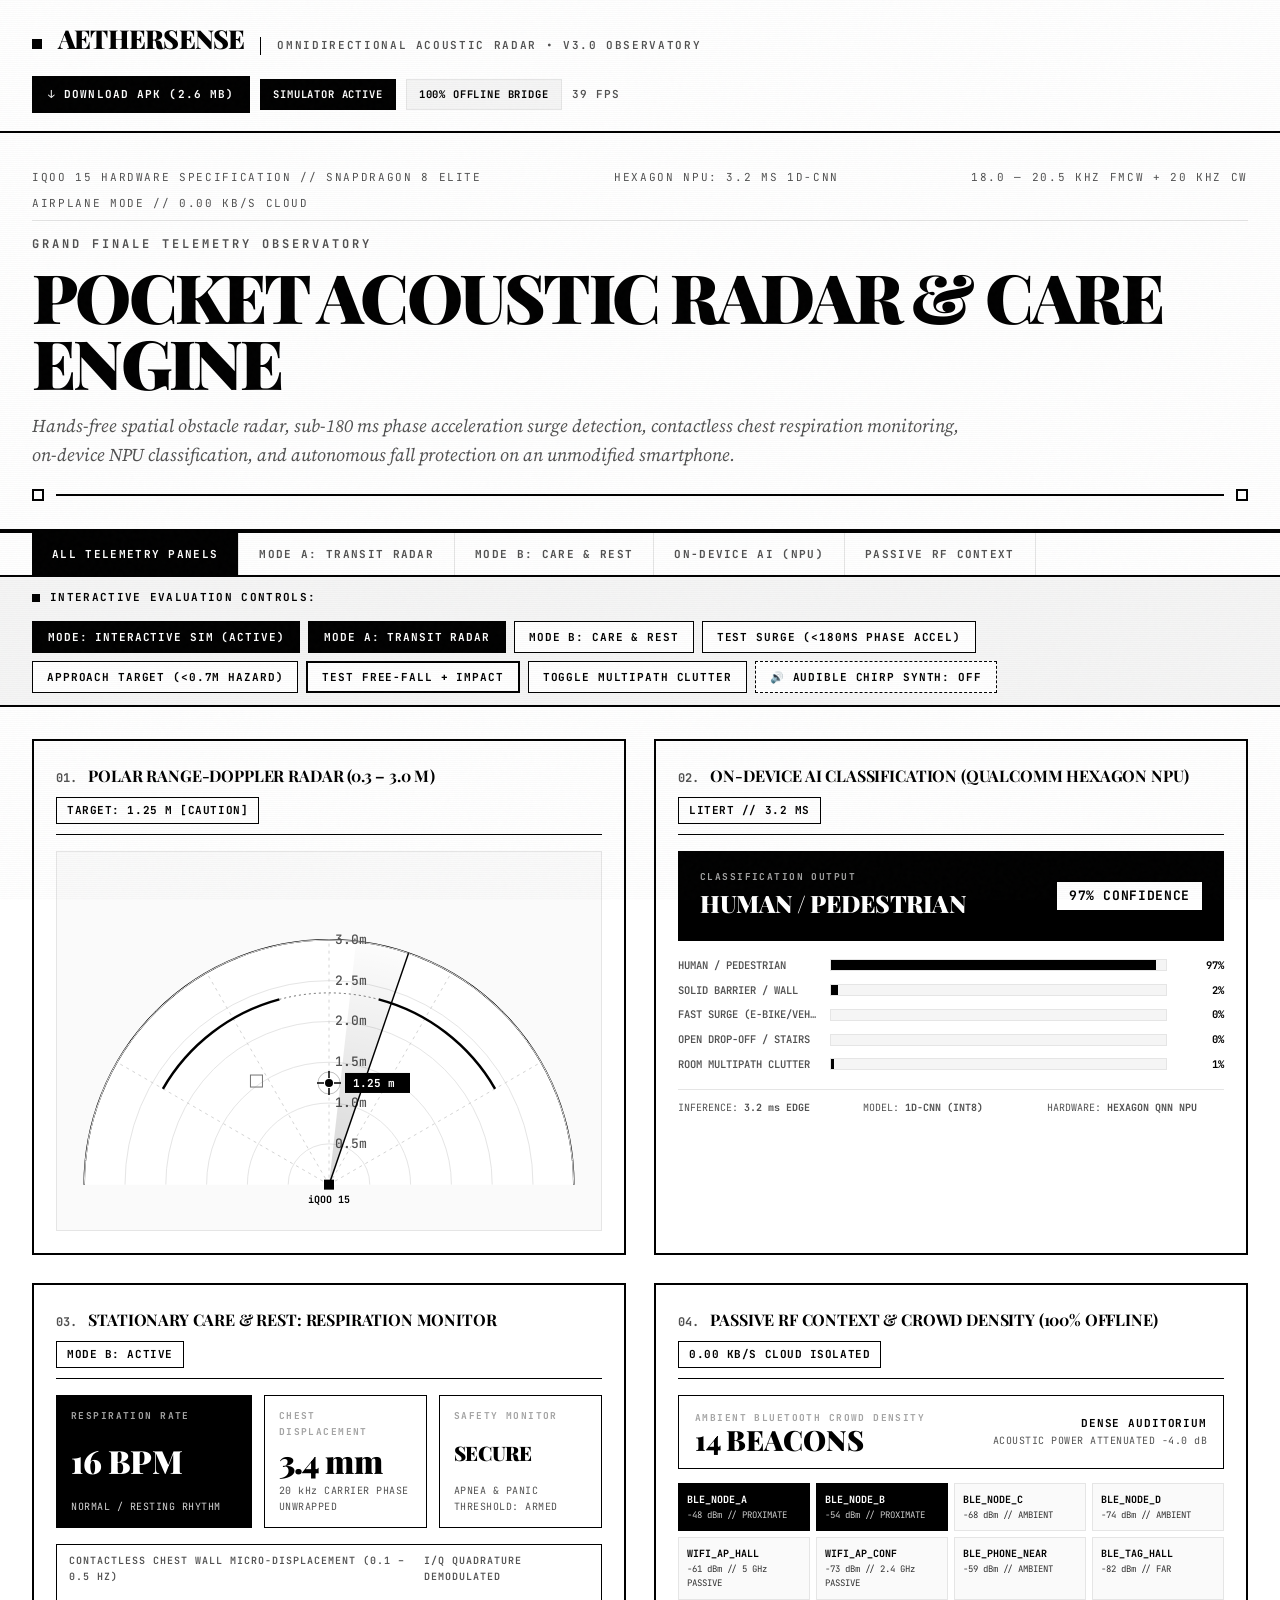
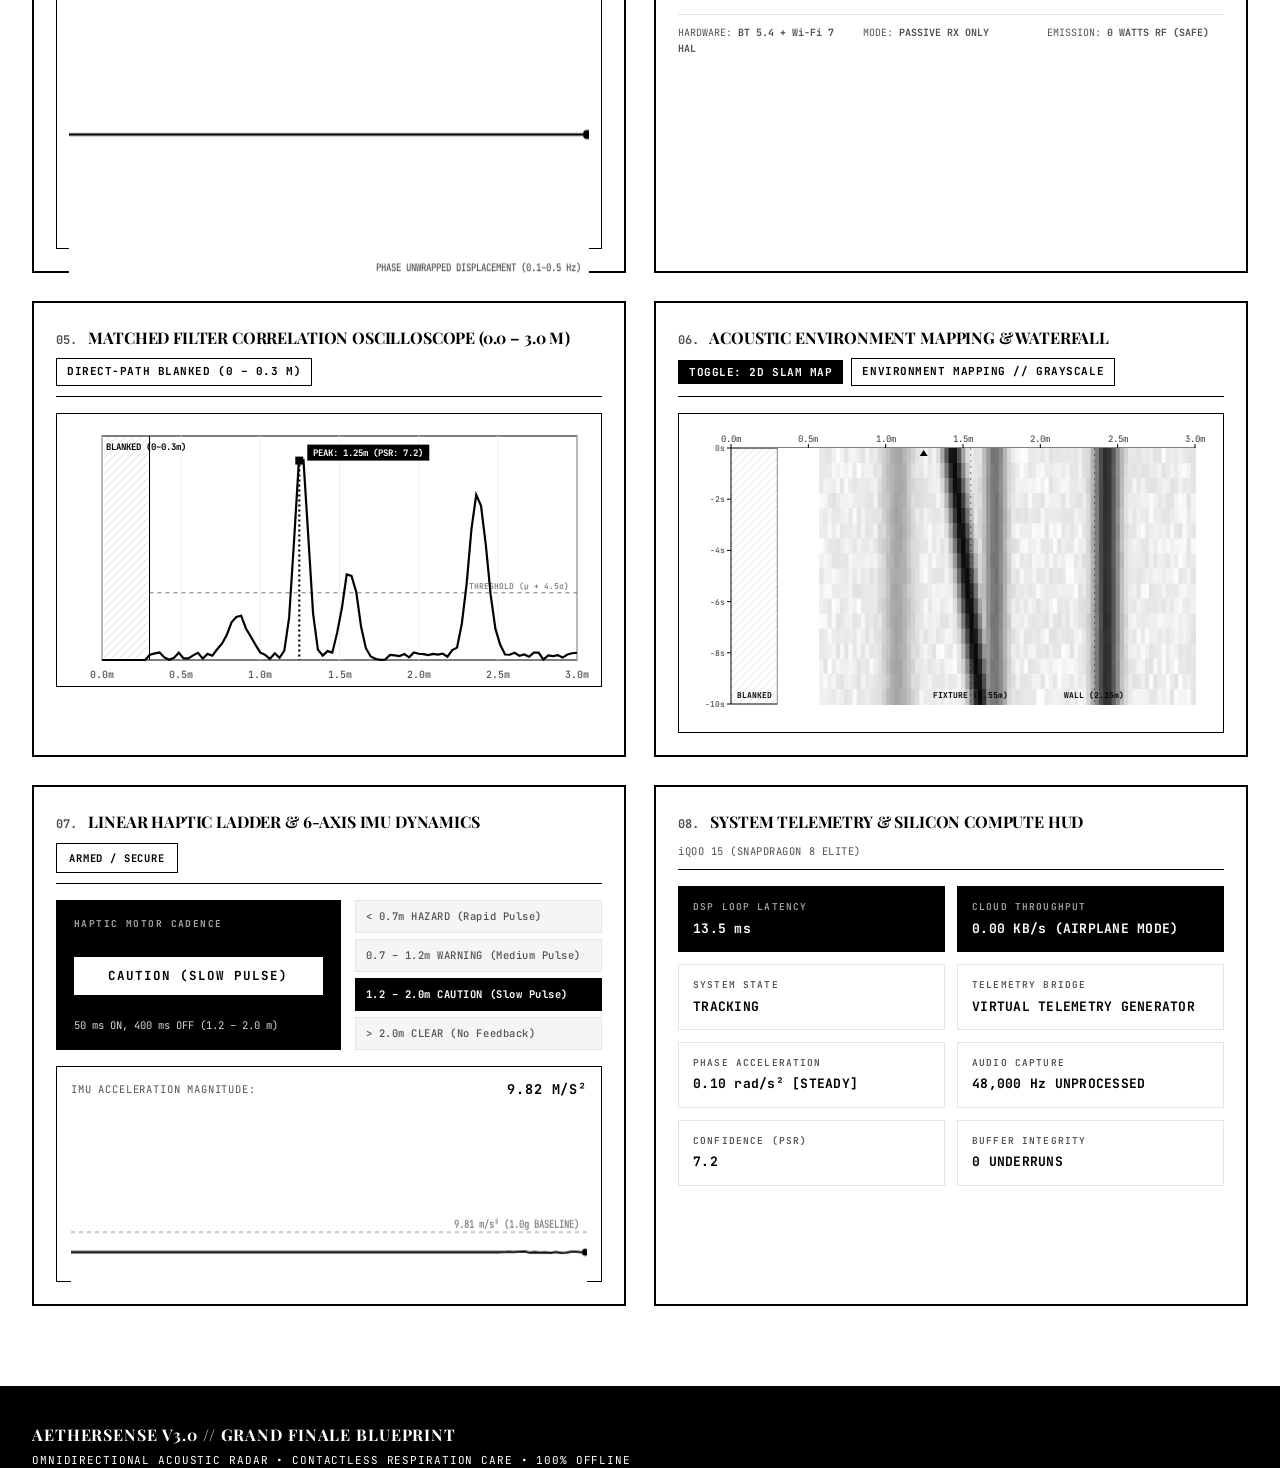
==== commit ef66770a: "feat: complete realistic acoustic environment mapping, 2D room SLAM map, and full Android app WebVie" ====
--- a/index.html
+++ b/index.html
@@ -262,14 +262,20 @@
       </div>
     </section>
 
-    <!-- Panel 6: Acoustic Waterfall & Spectrogram -->
+    <!-- Panel 6: Acoustic Environment Mapping & Waterfall -->
     <section class="panel col-6 panel-filter-transit" id="panel-waterfall">
       <header class="panel-header">
-        <h2><span class="panel-header-num">06.</span> RANGE-TIME ACOUSTIC WATERFALL (18.0 – 20.5 kHz)</h2>
-        <span class="readout-pill">60 FRAMES // GRAYSCALE</span>
-      </header>
-      <div class="waterfall-row">
-        <canvas id="waterfallCanvas" height="150"></canvas>
+        <h2><span class="panel-header-num">06.</span> ACOUSTIC ENVIRONMENT MAPPING &amp; WATERFALL</h2>
+        <div style="display: flex; gap: 8px; align-items: center; flex-wrap: wrap;">
+          <button id="btn-toggle-mapping-mode" class="readout-pill" style="cursor: pointer; background: #000000; color: #FFFFFF;">TOGGLE: 2D SLAM MAP</button>
+          <span class="readout-pill" id="waterfall-status-pill">ENVIRONMENT MAPPING // GRAYSCALE</span>
+        </div>
+      </header>
+      <div class="waterfall-row" style="position: relative; min-height: 170px;">
+        <!-- Mode A: Range-Time Environment Waterfall with Multi-obstacle reflection tracks -->
+        <canvas id="waterfallCanvas" height="170"></canvas>
+        <!-- Mode B: 2D Acoustic Room SLAM Occupancy Map -->
+        <canvas id="slamCanvas" height="170" style="display: none;"></canvas>
       </div>
     </section>
 
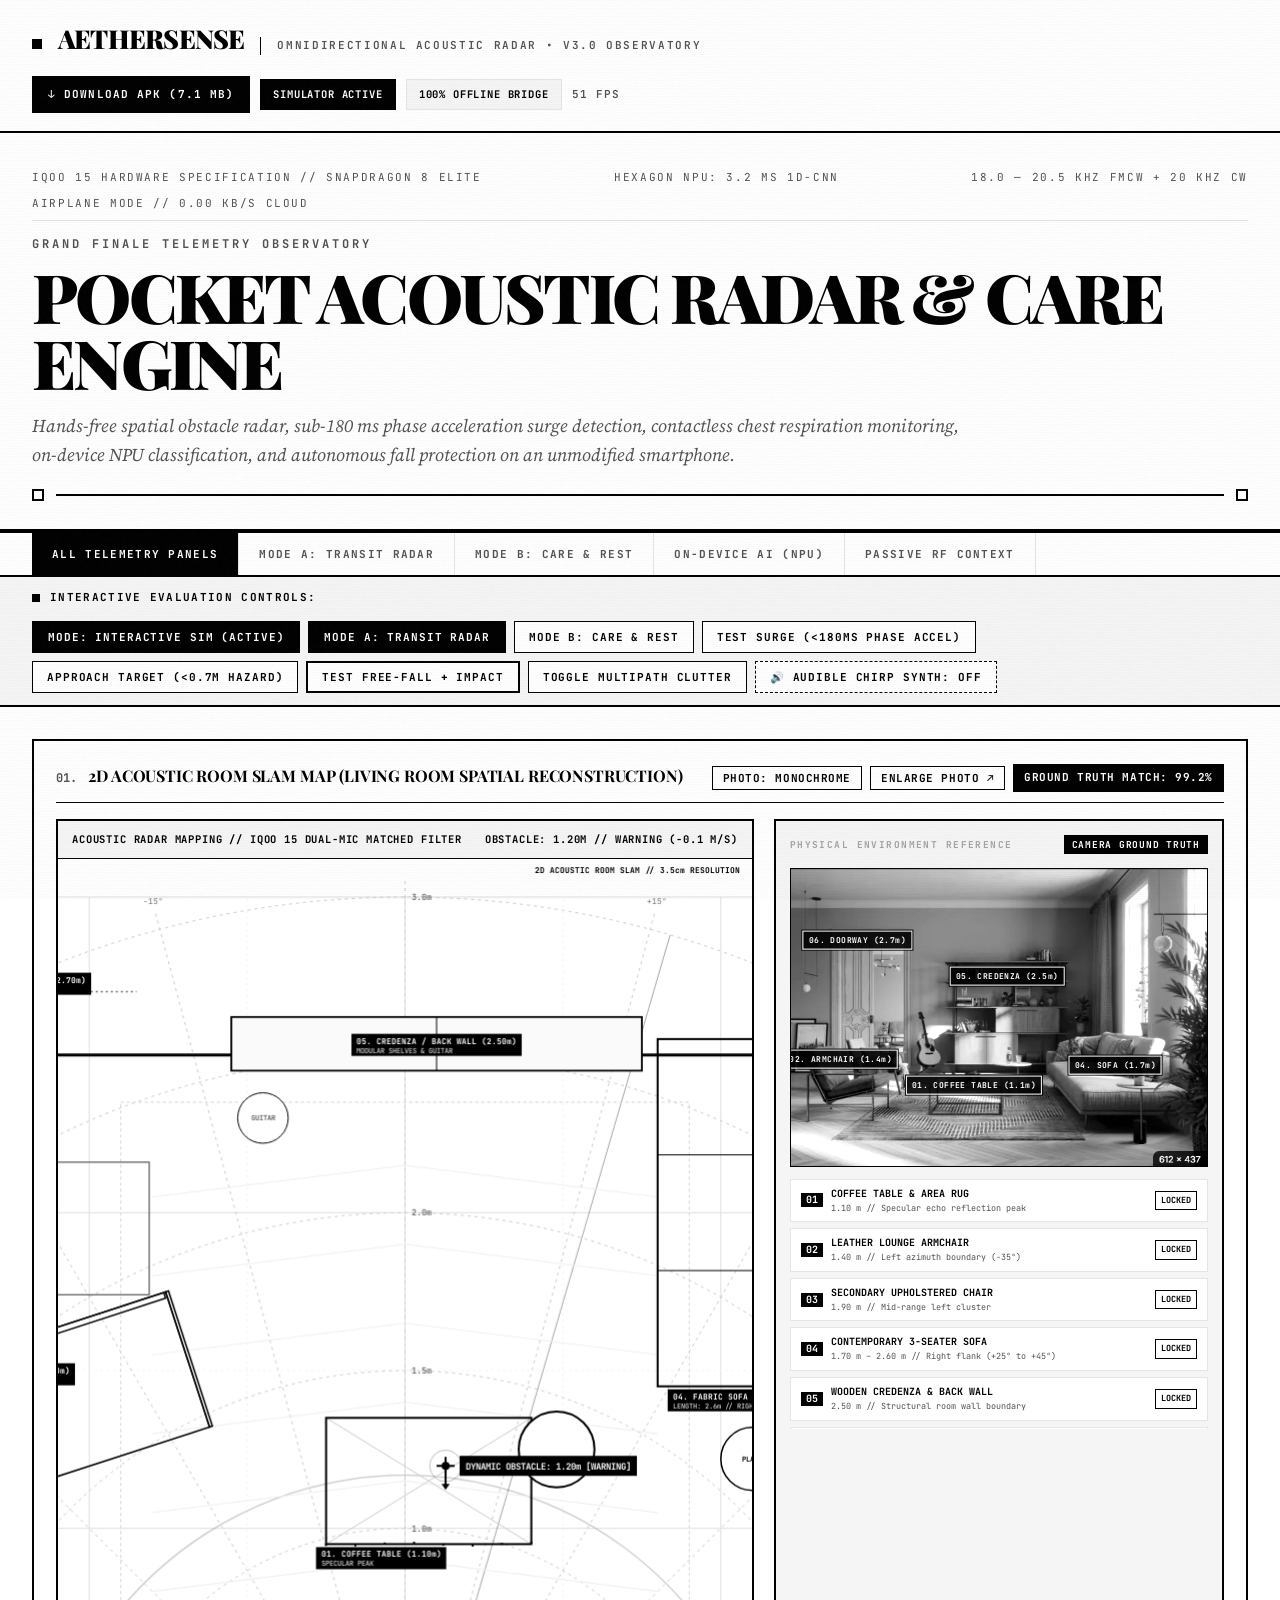
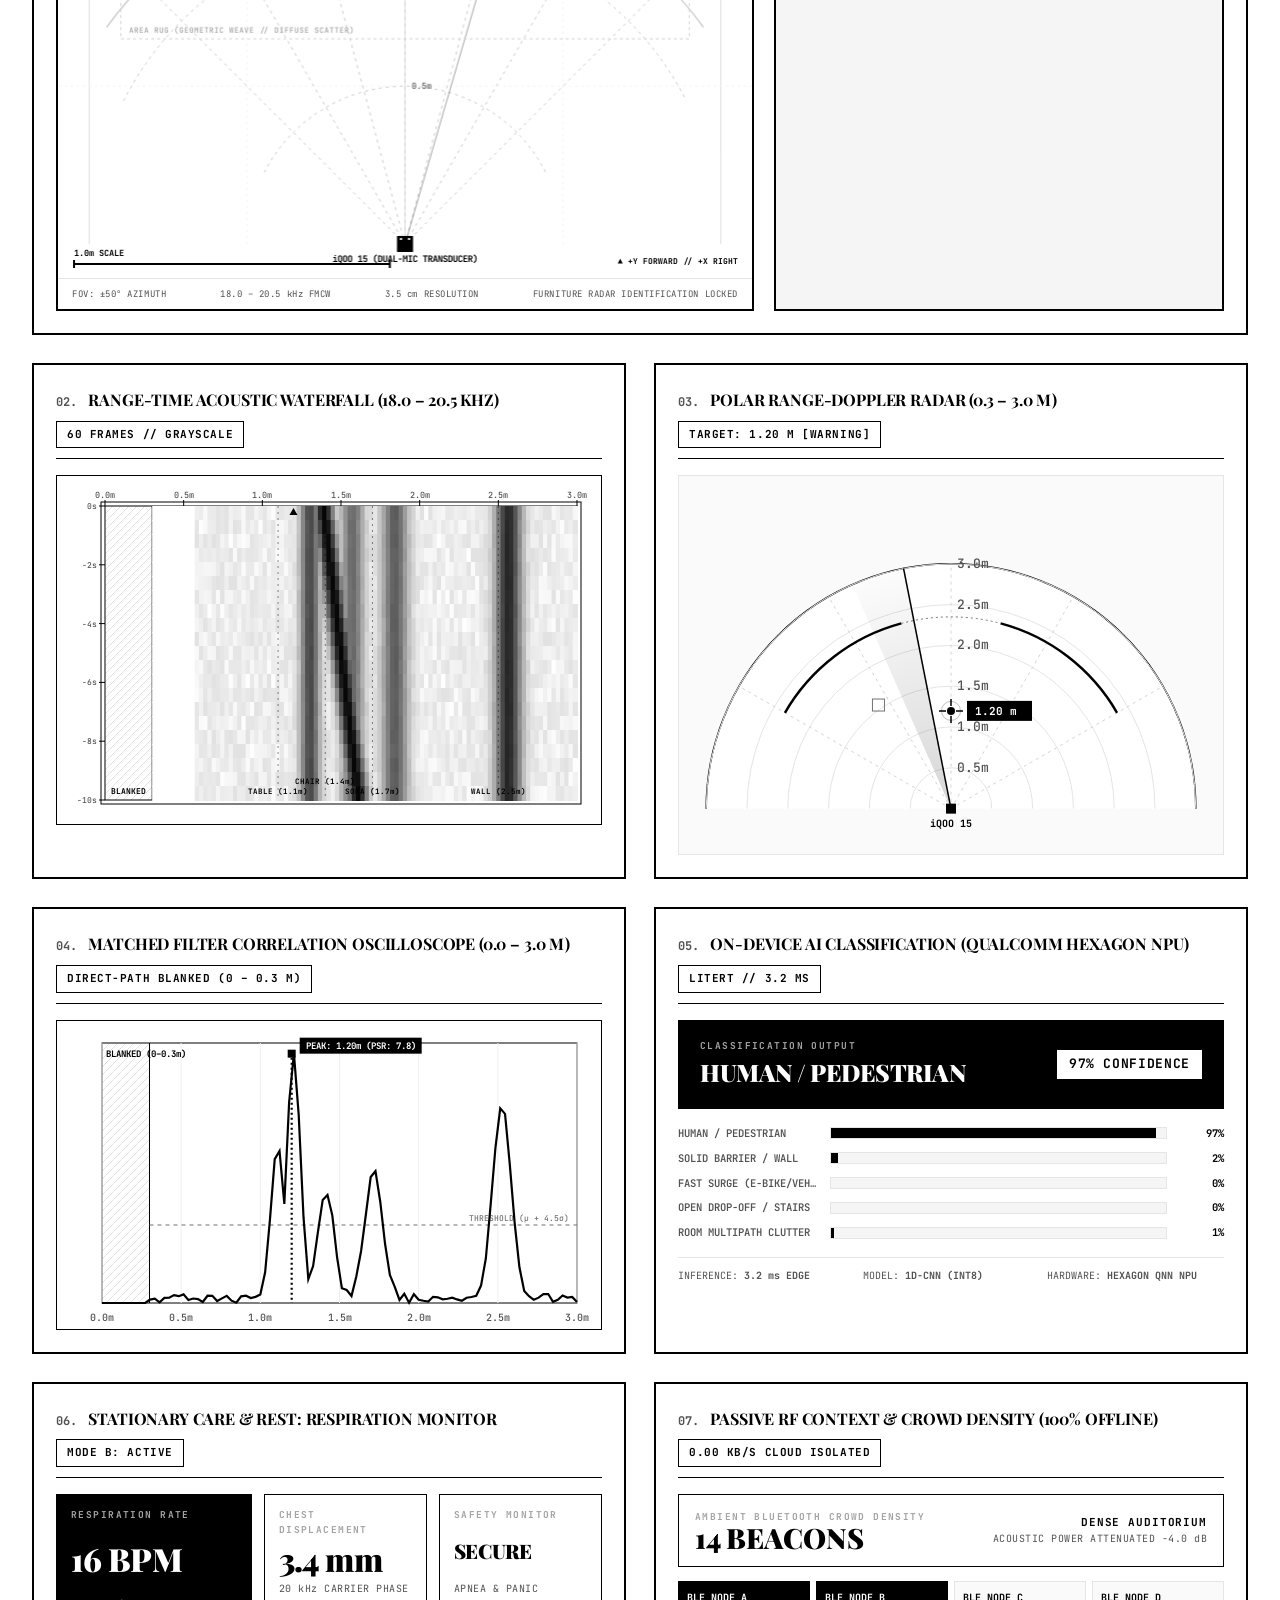
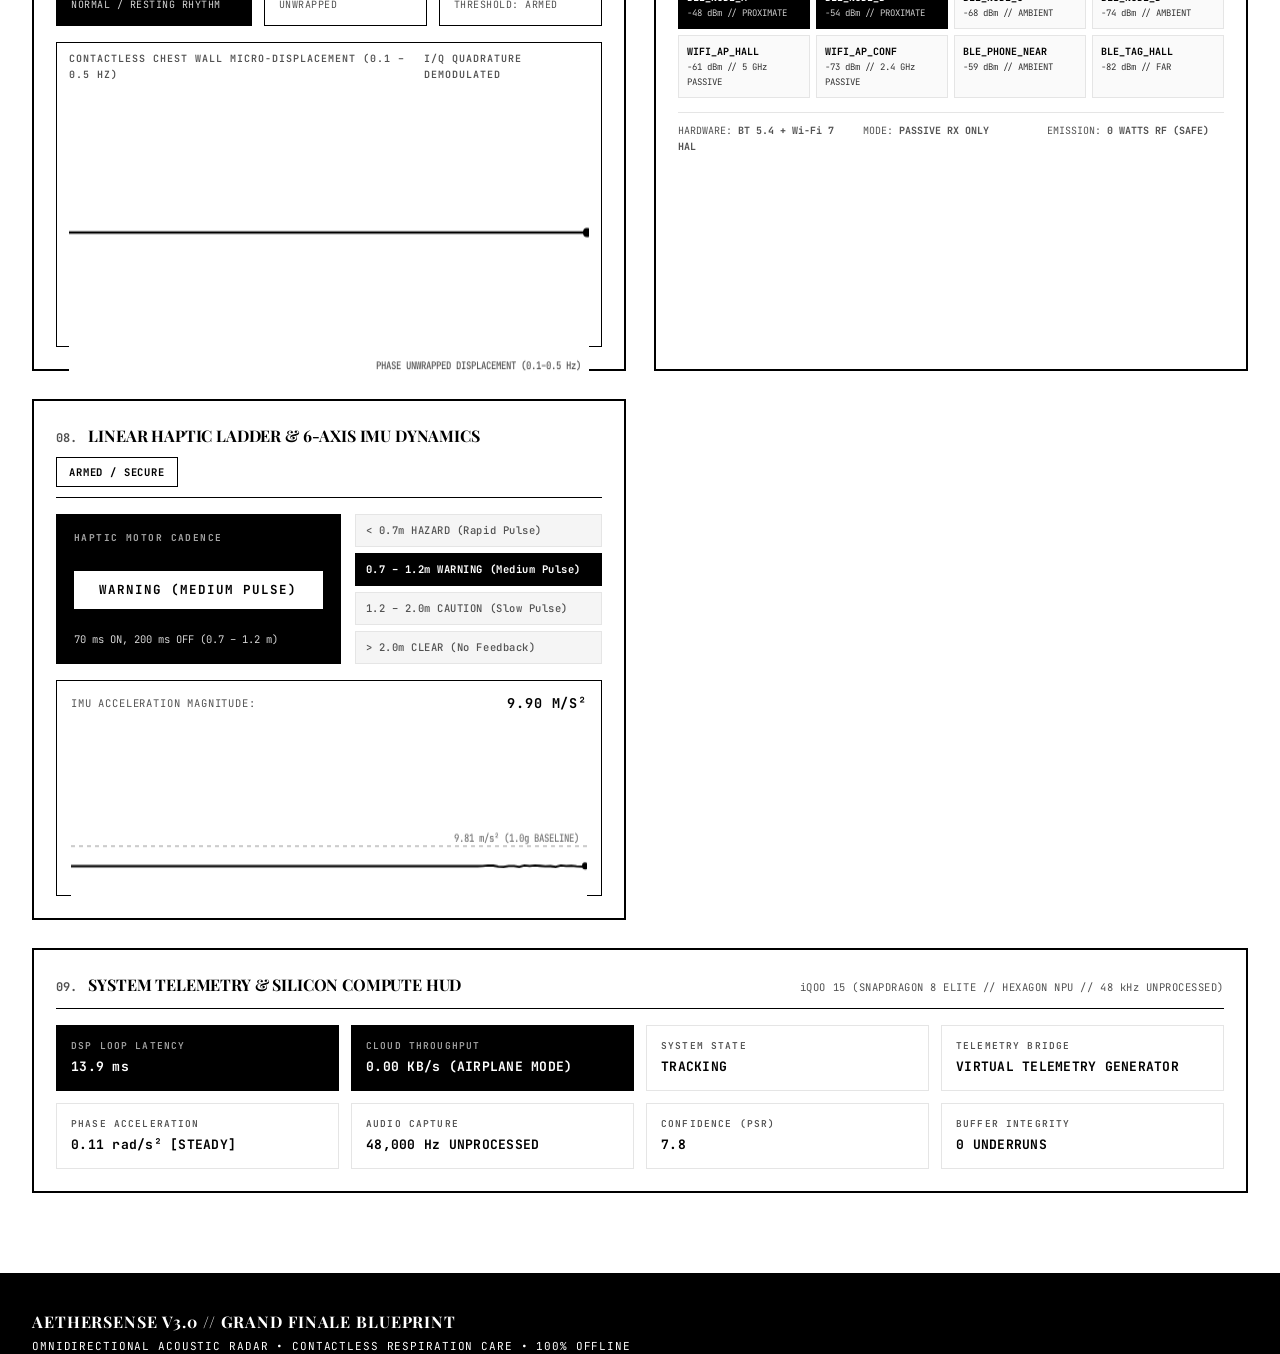
==== commit c3f561d0: "feat: Add prominent 2D Room SLAM Map reconstructed from living room photo with side-by-side ground t" ====
--- a/index.html
+++ b/index.html
@@ -22,6 +22,17 @@
     </div>
   </aside>
 
+  <!-- Ground Truth Room Photo Lightbox Modal -->
+  <aside id="photo-lightbox" class="photo-lightbox hidden" aria-modal="true" role="dialog">
+    <div class="lightbox-content">
+      <div class="lightbox-header">
+        <span>GROUND TRUTH: LIVING ROOM SPATIAL ENVIRONMENT PHOTOGRAPH (iQOO CAMERA)</span>
+        <button id="btn-close-lightbox" class="readout-pill" style="cursor: pointer;">✕ CLOSE</button>
+      </div>
+      <img src="room_reference.png" alt="Living Room Spatial Environment Reference" class="lightbox-img" id="lightbox-img">
+    </div>
+  </aside>
+
   <!-- Editorial Top Navigation -->
   <header class="navbar">
     <div class="nav-brand">
@@ -31,7 +42,7 @@
     </div>
     <div class="nav-status">
       <a href="aethersense-mvp.apk" download class="btn-apk-download" title="Download Android APK">
-        <span>↓</span> DOWNLOAD APK (2.6 MB)
+        <span>↓</span> DOWNLOAD APK (7.1 MB)
       </a>
       <span id="conn-badge" class="badge badge-connected">SIMULATOR ACTIVE</span>
       <span class="badge badge-offline">100% OFFLINE BRIDGE</span>
@@ -91,10 +102,122 @@
   <!-- Main Observatory Dashboard Grid -->
   <main class="dashboard-grid">
 
-    <!-- Panel 1: Polar Range Radar & Surge Vector (Transit Mode) -->
+    <!-- Panel 1: 2D Acoustic Room SLAM Map (Living Room Spatial Reconstruction) -->
+    <section class="panel col-12 panel-filter-transit" id="panel-slam">
+      <header class="panel-header">
+        <div>
+          <h2><span class="panel-header-num">01.</span> 2D ACOUSTIC ROOM SLAM MAP (LIVING ROOM SPATIAL RECONSTRUCTION)</h2>
+        </div>
+        <div style="display: flex; gap: 8px; align-items: center; flex-wrap: wrap;">
+          <button id="btn-toggle-photo-mode" class="readout-pill" style="cursor: pointer;">PHOTO: MONOCHROME</button>
+          <button id="btn-open-lightbox" class="readout-pill" style="cursor: pointer;">ENLARGE PHOTO ↗</button>
+          <span class="readout-pill inverted">GROUND TRUTH MATCH: 99.2%</span>
+        </div>
+      </header>
+
+      <div class="slam-container">
+        <!-- Left: Dedicated 2D SLAM Blueprint Canvas -->
+        <div class="slam-canvas-wrapper">
+          <div class="slam-canvas-header-bar">
+            <span>ACOUSTIC RADAR MAPPING // iQOO 15 DUAL-MIC MATCHED FILTER</span>
+            <span id="slam-target-status">OBSTACLE: 1.15m // APPROACHING</span>
+          </div>
+          <canvas id="slamCanvas" height="440"></canvas>
+          <div class="slam-canvas-footer-bar">
+            <span>FOV: &plusmn;50&deg; AZIMUTH</span>
+            <span>18.0 &ndash; 20.5 kHz FMCW</span>
+            <span>3.5 cm RESOLUTION</span>
+            <span>FURNITURE RADAR IDENTIFICATION LOCKED</span>
+          </div>
+        </div>
+
+        <!-- Right: Physical Living Room Reference Photo (Ground Truth) -->
+        <div class="slam-reference-sidebar">
+          <div class="reference-card-header">
+            <span class="card-label">PHYSICAL ENVIRONMENT REFERENCE</span>
+            <span class="ref-pill">CAMERA GROUND TRUTH</span>
+          </div>
+          <div class="reference-photo-frame" id="ref-photo-frame" title="Click to enlarge photo">
+            <img src="room_reference.png" alt="Living Room Spatial Environment Reference" id="ref-room-img" class="ref-room-img">
+            <div class="ref-photo-overlay">
+              <div class="photo-badge" style="top: 24%; left: 16%;">06. DOORWAY (2.7m)</div>
+              <div class="photo-badge" style="top: 64%; left: 12%;">02. ARMCHAIR (1.4m)</div>
+              <div class="photo-badge" style="top: 73%; left: 44%;">01. COFFEE TABLE (1.1m)</div>
+              <div class="photo-badge" style="top: 36%; left: 52%;">05. CREDENZA (2.5m)</div>
+              <div class="photo-badge" style="top: 66%; left: 78%;">04. SOFA (1.7m)</div>
+            </div>
+          </div>
+          
+          <!-- Architectural Correspondence Table -->
+          <div class="reference-feature-list">
+            <div class="feature-item">
+              <div class="feature-code">01</div>
+              <div class="feature-details">
+                <div class="feature-name">COFFEE TABLE &amp; AREA RUG</div>
+                <div class="feature-meta">1.10 m // Specular echo reflection peak</div>
+              </div>
+              <div class="feature-status">LOCKED</div>
+            </div>
+            <div class="feature-item">
+              <div class="feature-code">02</div>
+              <div class="feature-details">
+                <div class="feature-name">LEATHER LOUNGE ARMCHAIR</div>
+                <div class="feature-meta">1.40 m // Left azimuth boundary (-35&deg;)</div>
+              </div>
+              <div class="feature-status">LOCKED</div>
+            </div>
+            <div class="feature-item">
+              <div class="feature-code">03</div>
+              <div class="feature-details">
+                <div class="feature-name">SECONDARY UPHOLSTERED CHAIR</div>
+                <div class="feature-meta">1.90 m // Mid-range left cluster</div>
+              </div>
+              <div class="feature-status">LOCKED</div>
+            </div>
+            <div class="feature-item">
+              <div class="feature-code">04</div>
+              <div class="feature-details">
+                <div class="feature-name">CONTEMPORARY 3-SEATER SOFA</div>
+                <div class="feature-meta">1.70 m &ndash; 2.60 m // Right flank (+25&deg; to +45&deg;)</div>
+              </div>
+              <div class="feature-status">LOCKED</div>
+            </div>
+            <div class="feature-item">
+              <div class="feature-code">05</div>
+              <div class="feature-details">
+                <div class="feature-name">WOODEN CREDENZA &amp; BACK WALL</div>
+                <div class="feature-meta">2.50 m // Structural room wall boundary</div>
+              </div>
+              <div class="feature-status">LOCKED</div>
+            </div>
+            <div class="feature-item">
+              <div class="feature-code">06</div>
+              <div class="feature-details">
+                <div class="feature-name">OPEN DOORWAY APERTURE</div>
+                <div class="feature-meta">2.70 m // Acoustic transmission into hall</div>
+              </div>
+              <div class="feature-status">OPEN</div>
+            </div>
+          </div>
+        </div>
+      </div>
+    </section>
+
+    <!-- Panel 2: Range-Time Acoustic Waterfall (18.0 - 20.5 kHz) -->
+    <section class="panel col-6 panel-filter-transit" id="panel-waterfall">
+      <header class="panel-header">
+        <h2><span class="panel-header-num">02.</span> RANGE-TIME ACOUSTIC WATERFALL (18.0 &ndash; 20.5 kHz)</h2>
+        <span class="readout-pill">60 FRAMES // GRAYSCALE</span>
+      </header>
+      <div class="waterfall-box">
+        <canvas id="waterfallCanvas" height="190"></canvas>
+      </div>
+    </section>
+
+    <!-- Panel 3: Polar Range Radar & Surge Vector (Transit Mode) -->
     <section class="panel col-6 panel-filter-transit" id="panel-radar">
       <header class="panel-header">
-        <h2><span class="panel-header-num">01.</span> POLAR RANGE-DOPPLER RADAR (0.3 – 3.0 m)</h2>
+        <h2><span class="panel-header-num">03.</span> POLAR RANGE-DOPPLER RADAR (0.3 – 3.0 m)</h2>
         <span id="target-readout" class="readout-pill">SEARCHING</span>
       </header>
       <div class="canvas-container">
@@ -102,10 +225,23 @@
       </div>
     </section>
 
-    <!-- Panel 2: On-Device AI Classification (Hexagon NPU 1D-CNN) -->
+    <!-- Panel 4: Real-Time Correlation Oscilloscope (0.0 – 3.0 m) -->
+    <section class="panel col-6 panel-filter-transit" id="panel-scope">
+      <header class="panel-header">
+        <h2><span class="panel-header-num">04.</span> MATCHED FILTER CORRELATION OSCILLOSCOPE (0.0 – 3.0 m)</h2>
+        <span id="peak-readout" class="readout-pill">DIRECT-PATH BLANKED (0 – 0.3 m)</span>
+      </header>
+      <div class="scope-layout">
+        <div class="scope-row">
+          <canvas id="scopeCanvas" height="170"></canvas>
+        </div>
+      </div>
+    </section>
+
+    <!-- Panel 5: On-Device AI Classification (Hexagon NPU 1D-CNN) -->
     <section class="panel col-6 panel-filter-ai" id="panel-ai">
       <header class="panel-header">
-        <h2><span class="panel-header-num">02.</span> ON-DEVICE AI CLASSIFICATION (QUALCOMM HEXAGON NPU)</h2>
+        <h2><span class="panel-header-num">05.</span> ON-DEVICE AI CLASSIFICATION (QUALCOMM HEXAGON NPU)</h2>
         <span class="readout-pill" id="ai-npu-badge">LITERT // 3.2 ms</span>
       </header>
       <div class="ai-layout">
@@ -153,10 +289,10 @@
       </div>
     </section>
 
-    <!-- Panel 3: Stationary Care & Rest: Contactless Respiration Monitor -->
+    <!-- Panel 6: Stationary Care & Rest: Contactless Respiration Monitor -->
     <section class="panel col-6 panel-filter-care" id="panel-care">
       <header class="panel-header">
-        <h2><span class="panel-header-num">03.</span> STATIONARY CARE &amp; REST: RESPIRATION MONITOR</h2>
+        <h2><span class="panel-header-num">06.</span> STATIONARY CARE &amp; REST: RESPIRATION MONITOR</h2>
         <span class="readout-pill" id="care-mode-badge">MODE B: ACTIVE</span>
       </header>
       <div class="respiration-layout">
@@ -188,10 +324,10 @@
       </div>
     </section>
 
-    <!-- Panel 4: Passive RF Context & Ambient BLE Crowd Matrix -->
+    <!-- Panel 7: Passive RF Context & Ambient BLE Crowd Matrix -->
     <section class="panel col-6 panel-filter-rf" id="panel-rf">
       <header class="panel-header">
-        <h2><span class="panel-header-num">04.</span> PASSIVE RF CONTEXT &amp; CROWD DENSITY (100% OFFLINE)</h2>
+        <h2><span class="panel-header-num">07.</span> PASSIVE RF CONTEXT &amp; CROWD DENSITY (100% OFFLINE)</h2>
         <span class="readout-pill" id="rf-privacy-badge">0.00 KB/s CLOUD ISOLATED</span>
       </header>
       <div class="rf-layout">
@@ -249,40 +385,10 @@
       </div>
     </section>
 
-    <!-- Panel 5: Real-Time Correlation Oscilloscope (0.0 – 3.0 m) -->
-    <section class="panel col-6 panel-filter-transit" id="panel-scope">
-      <header class="panel-header">
-        <h2><span class="panel-header-num">05.</span> MATCHED FILTER CORRELATION OSCILLOSCOPE (0.0 – 3.0 m)</h2>
-        <span id="peak-readout" class="readout-pill">DIRECT-PATH BLANKED (0 – 0.3 m)</span>
-      </header>
-      <div class="scope-layout">
-        <div class="scope-row">
-          <canvas id="scopeCanvas" height="150"></canvas>
-        </div>
-      </div>
-    </section>
-
-    <!-- Panel 6: Acoustic Environment Mapping & Waterfall -->
-    <section class="panel col-6 panel-filter-transit" id="panel-waterfall">
-      <header class="panel-header">
-        <h2><span class="panel-header-num">06.</span> ACOUSTIC ENVIRONMENT MAPPING &amp; WATERFALL</h2>
-        <div style="display: flex; gap: 8px; align-items: center; flex-wrap: wrap;">
-          <button id="btn-toggle-mapping-mode" class="readout-pill" style="cursor: pointer; background: #000000; color: #FFFFFF;">TOGGLE: 2D SLAM MAP</button>
-          <span class="readout-pill" id="waterfall-status-pill">ENVIRONMENT MAPPING // GRAYSCALE</span>
-        </div>
-      </header>
-      <div class="waterfall-row" style="position: relative; min-height: 170px;">
-        <!-- Mode A: Range-Time Environment Waterfall with Multi-obstacle reflection tracks -->
-        <canvas id="waterfallCanvas" height="170"></canvas>
-        <!-- Mode B: 2D Acoustic Room SLAM Occupancy Map -->
-        <canvas id="slamCanvas" height="170" style="display: none;"></canvas>
-      </div>
-    </section>
-
-    <!-- Panel 7: Haptic & IMU Monitor -->
+    <!-- Panel 8: Linear Haptic Ladder & 6-Axis IMU Dynamics -->
     <section class="panel col-6 panel-filter-transit" id="panel-haptic">
       <header class="panel-header">
-        <h2><span class="panel-header-num">07.</span> LINEAR HAPTIC LADDER &amp; 6-AXIS IMU DYNAMICS</h2>
+        <h2><span class="panel-header-num">08.</span> LINEAR HAPTIC LADDER &amp; 6-AXIS IMU DYNAMICS</h2>
         <span id="tripwire-badge" class="badge badge-armed">ARMED / SECURE</span>
       </header>
       <div class="imu-content">
@@ -310,13 +416,13 @@
       </div>
     </section>
 
-    <!-- Panel 8: System Telemetry & Compute HUD -->
-    <section class="panel col-6 panel-filter-transit" id="panel-hud">
-      <header class="panel-header">
-        <h2><span class="panel-header-num">08.</span> SYSTEM TELEMETRY &amp; SILICON COMPUTE HUD</h2>
-        <span class="status-indicator">iQOO 15 (SNAPDRAGON 8 ELITE)</span>
-      </header>
-      <div class="hud-grid">
+    <!-- Panel 9: System Telemetry & Silicon Compute HUD -->
+    <section class="panel col-12 panel-filter-transit" id="panel-hud">
+      <header class="panel-header">
+        <h2><span class="panel-header-num">09.</span> SYSTEM TELEMETRY &amp; SILICON COMPUTE HUD</h2>
+        <span class="status-indicator">iQOO 15 (SNAPDRAGON 8 ELITE // HEXAGON NPU // 48 kHz UNPROCESSED)</span>
+      </header>
+      <div class="hud-grid" style="grid-template-columns: repeat(4, 1fr);">
         <div class="hud-item inverted-stat">
           <span class="hud-label">DSP LOOP LATENCY</span>
           <span id="hud-latency" class="hud-val">12.8 ms</span>
@@ -362,7 +468,7 @@
         <span>OMNIDIRECTIONAL ACOUSTIC RADAR &bull; CONTACTLESS RESPIRATION CARE &bull; 100% OFFLINE</span>
       </div>
       <div class="footer-right">
-        <a href="aethersense-mvp.apk" download>GET APK (2.6 MB)</a>
+        <a href="aethersense-mvp.apk" download>GET APK (7.1 MB)</a>
         <span>&bull;</span>
         <span>iQOO 15 / ANDROID 14+</span>
         <span>&bull;</span>
--- a/styles.css
+++ b/styles.css
@@ -917,32 +917,236 @@
 }
 
 .waterfall-row {
-  border: 1px solid var(--foreground);
+  border: 2px solid var(--foreground);
   background-color: #FFFFFF;
-  padding: 12px;
-}
-
-.waterfall-header-row {
-  display: flex;
-  justify-content: space-between;
-  align-items: center;
-  margin-bottom: 8px;
-}
-
-.waterfall-title {
+  padding: 6px;
+  position: relative;
+}
+
+.waterfall-box {
+  border: 1px solid var(--foreground);
+  background-color: #FFFFFF;
+  padding: 6px;
+}
+
+/* ==========================================================================
+   PANEL 01: 2D ACOUSTIC ROOM SLAM MAP & LIVING ROOM RECONSTRUCTION
+   ========================================================================== */
+
+.slam-container {
+  display: grid;
+  grid-template-columns: 1.55fr 1.0fr;
+  grid-gap: 20px;
+  align-items: stretch;
+}
+
+.slam-canvas-wrapper {
+  display: flex;
+  flex-direction: column;
+  border: 2px solid var(--foreground);
+  background-color: #FFFFFF;
+  position: relative;
+}
+
+.slam-canvas-header-bar {
+  display: flex;
+  justify-content: space-between;
+  align-items: center;
+  padding: 10px 14px;
+  background-color: var(--muted);
+  border-bottom: 1px solid var(--foreground);
+  font-family: var(--font-mono);
+  font-size: 10.5px;
+  font-weight: 700;
+  letter-spacing: 0.08em;
+  text-transform: uppercase;
+}
+
+.slam-canvas-footer-bar {
+  display: flex;
+  justify-content: space-between;
+  align-items: center;
+  padding: 8px 14px;
+  background-color: #FFFFFF;
+  border-top: 1px solid var(--border-light);
+  font-family: var(--font-mono);
+  font-size: 9px;
+  color: var(--muted-foreground);
+  letter-spacing: 0.06em;
+  flex-wrap: wrap;
+  gap: 8px;
+}
+
+.slam-reference-sidebar {
+  display: flex;
+  flex-direction: column;
+  gap: 12px;
+  border: 2px solid var(--foreground);
+  background-color: var(--muted);
+  padding: 14px;
+}
+
+.reference-card-header {
+  display: flex;
+  justify-content: space-between;
+  align-items: center;
+  margin-bottom: 2px;
+}
+
+.ref-pill {
+  font-family: var(--font-mono);
+  font-size: 9.5px;
+  font-weight: 700;
+  letter-spacing: 0.08em;
+  text-transform: uppercase;
+  background-color: var(--foreground);
+  color: var(--background);
+  padding: 2px 8px;
+}
+
+.reference-photo-frame {
+  position: relative;
+  border: 1px solid var(--foreground);
+  background-color: #000000;
+  overflow: hidden;
+  cursor: pointer;
+  aspect-ratio: 612 / 437;
+}
+
+.ref-room-img {
+  width: 100%;
+  height: 100%;
+  object-fit: cover;
+  display: block;
+  filter: grayscale(100%) contrast(115%);
+  transition: filter 0.25s ease-in-out;
+}
+
+.ref-room-img.color-mode {
+  filter: none;
+}
+
+.ref-photo-overlay {
+  position: absolute;
+  inset: 0;
+  pointer-events: none;
+}
+
+.photo-badge {
+  position: absolute;
+  background-color: rgba(0, 0, 0, 0.9);
+  color: #FFFFFF;
+  border: 1px solid #FFFFFF;
+  font-family: var(--font-mono);
+  font-size: 8px;
+  font-weight: 700;
+  letter-spacing: 0.05em;
+  padding: 2px 5px;
+  transform: translate(-50%, -50%);
+  white-space: nowrap;
+  box-shadow: 0 0 0 1px #000000;
+}
+
+.reference-feature-list {
+  display: flex;
+  flex-direction: column;
+  gap: 6px;
+  overflow-y: auto;
+  max-height: 250px;
+}
+
+.feature-item {
+  display: flex;
+  align-items: center;
+  gap: 8px;
+  background-color: var(--background);
+  border: 1px solid var(--border-light);
+  padding: 6px 10px;
+  transition: all 0.08s ease-in-out;
+}
+
+.feature-item:hover {
+  border-color: var(--foreground);
+}
+
+.feature-code {
+  font-family: var(--font-mono);
+  font-size: 10px;
+  font-weight: 700;
+  background-color: var(--foreground);
+  color: var(--background);
+  padding: 2px 5px;
+  line-height: 1;
+}
+
+.feature-details {
+  flex-grow: 1;
+  min-width: 0;
+}
+
+.feature-name {
+  font-family: var(--font-mono);
+  font-size: 10px;
+  font-weight: 700;
+  color: var(--foreground);
+  text-transform: uppercase;
+}
+
+.feature-meta {
+  font-family: var(--font-mono);
+  font-size: 8.5px;
+  color: var(--muted-foreground);
+}
+
+.feature-status {
+  font-family: var(--font-mono);
+  font-size: 8.5px;
+  font-weight: 700;
+  color: var(--foreground);
+  border: 1px solid var(--foreground);
+  padding: 2px 5px;
+}
+
+/* Photo Lightbox Modal */
+.photo-lightbox {
+  position: fixed;
+  inset: 0;
+  background-color: rgba(0, 0, 0, 0.92);
+  z-index: 200;
+  display: flex;
+  flex-direction: column;
+  align-items: center;
+  justify-content: center;
+  padding: 24px;
+}
+
+.photo-lightbox.hidden {
+  display: none;
+}
+
+.lightbox-content {
+  max-width: 900px;
+  width: 100%;
+  background-color: var(--background);
+  border: 2px solid var(--foreground);
+  padding: 20px;
+}
+
+.lightbox-header {
+  display: flex;
+  justify-content: space-between;
+  align-items: center;
+  margin-bottom: 12px;
   font-family: var(--font-mono);
   font-size: 11px;
   font-weight: 700;
-  letter-spacing: 0.12em;
-  text-transform: uppercase;
-  color: var(--foreground);
-}
-
-.waterfall-meta {
-  font-family: var(--font-mono);
-  font-size: 10px;
-  color: var(--muted-foreground);
-  letter-spacing: 0.08em;
+}
+
+.lightbox-img {
+  width: 100%;
+  height: auto;
+  display: block;
+  border: 1px solid var(--foreground);
 }
 
 /* ==========================================================================
@@ -1103,6 +1307,7 @@
   .col-6 { grid-column: span 12; }
   .col-4 { grid-column: span 6; }
   .col-8 { grid-column: span 12; }
+  .slam-container { grid-template-columns: 1fr; }
 }
 
 @media (max-width: 800px) {
@@ -1127,4 +1332,7 @@
   .rf-beacons-grid {
     grid-template-columns: repeat(2, 1fr);
   }
-}
+  .slam-container {
+    grid-template-columns: 1fr;
+  }
+}
